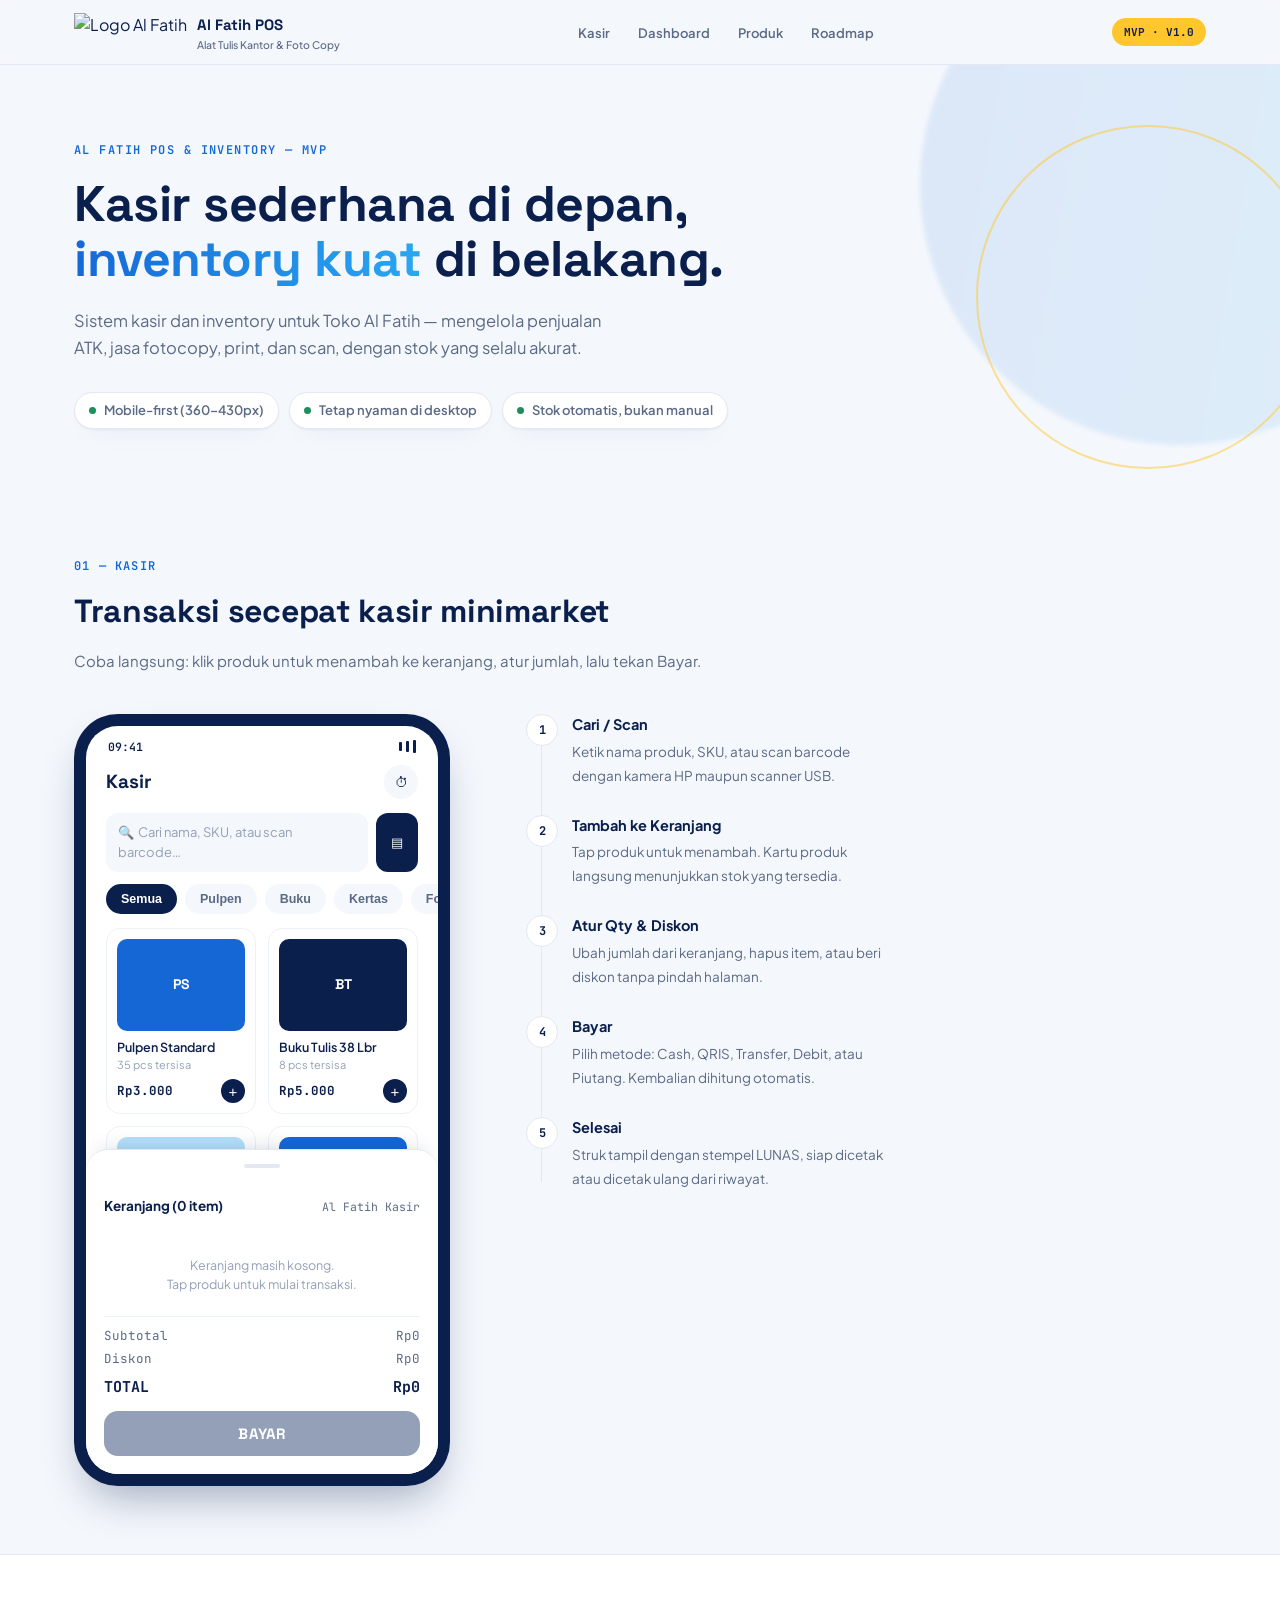
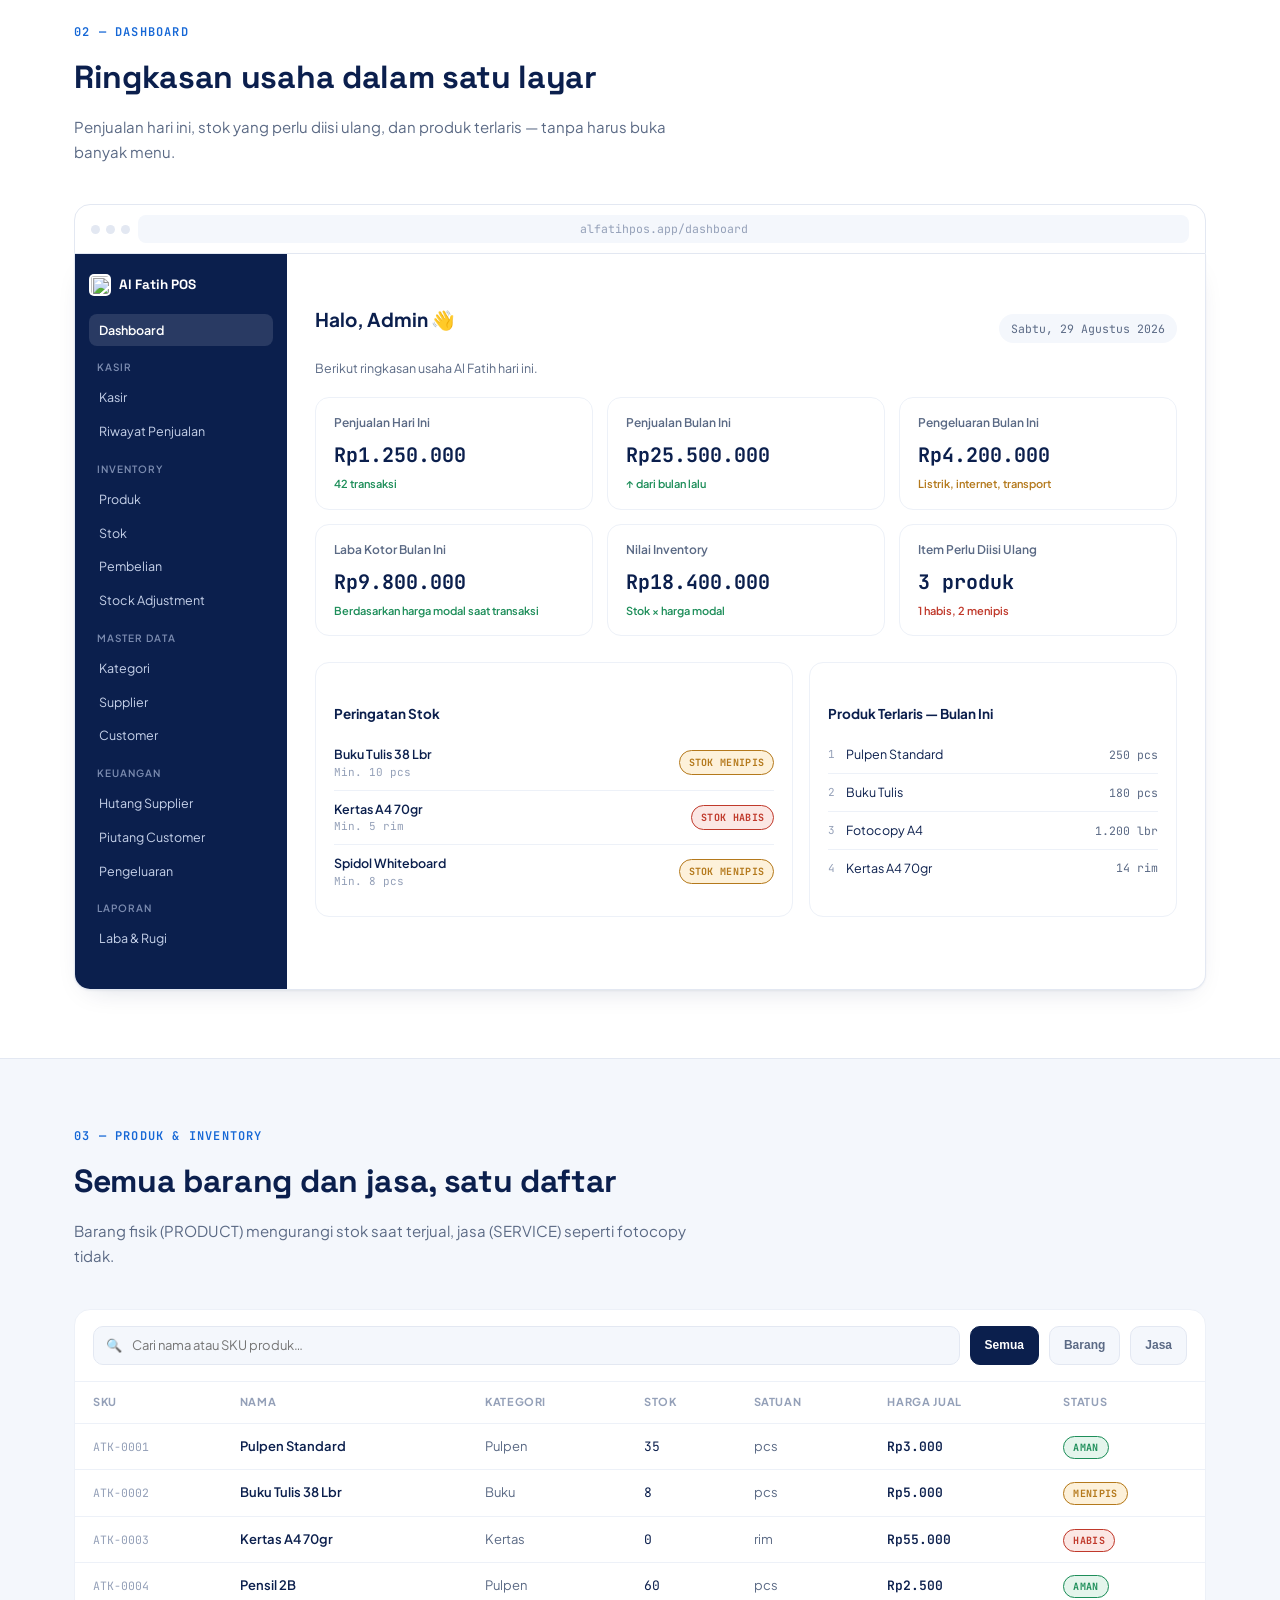
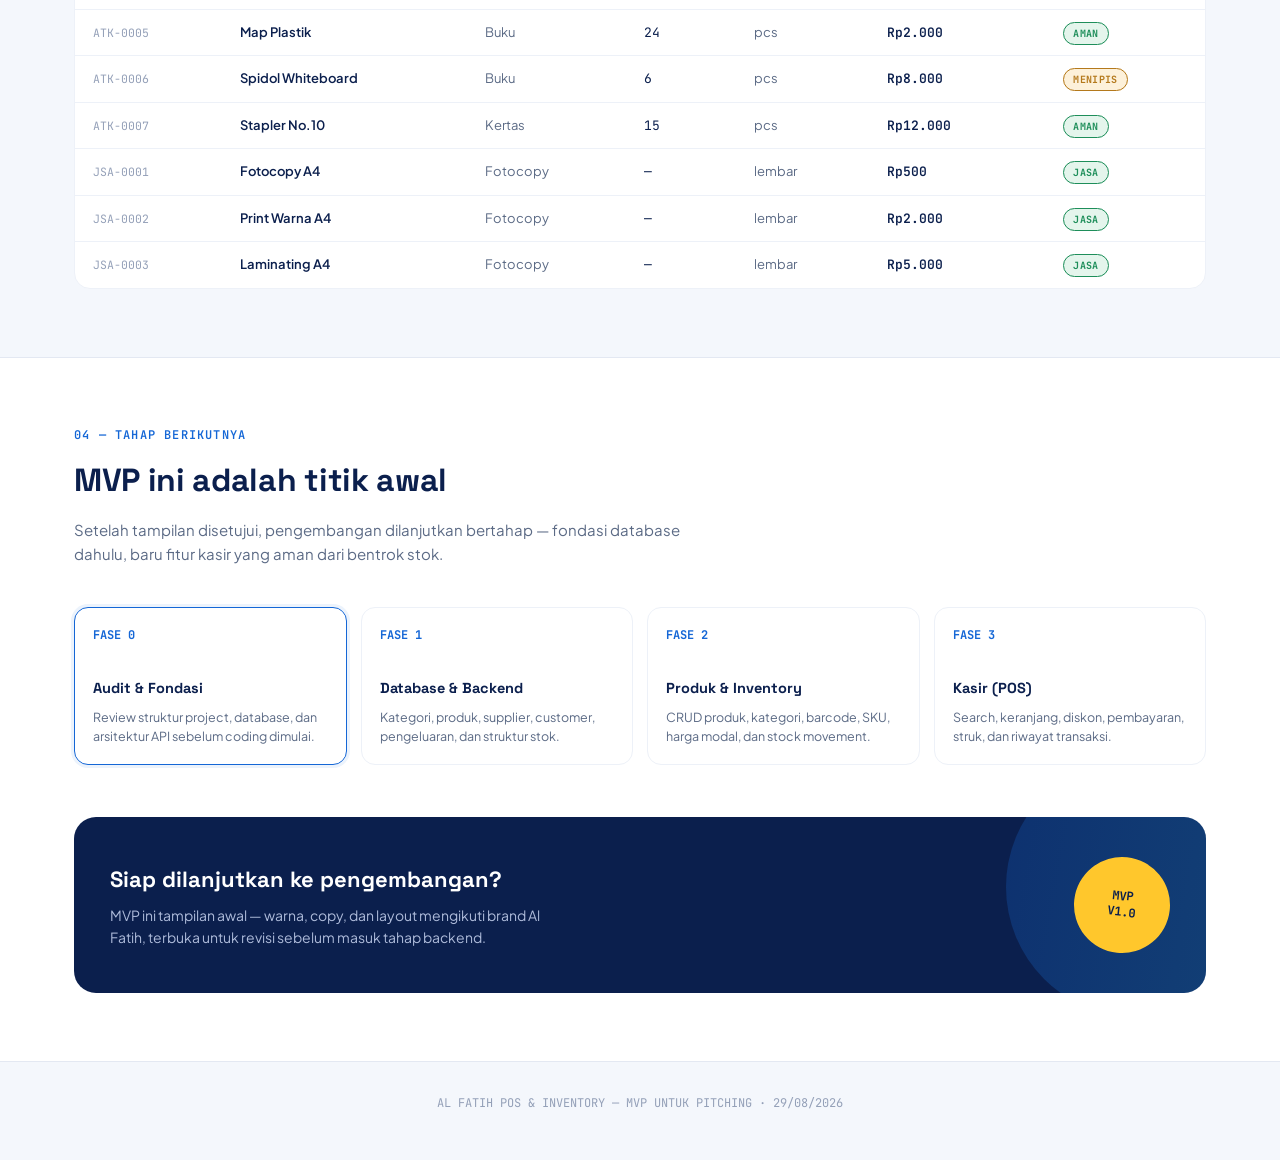
==== index.html @ 712c9d99 "Add files via upload" ====
<!DOCTYPE html>
<html lang="id">
<head>
<meta charset="UTF-8">
<meta name="viewport" content="width=device-width, initial-scale=1.0">
<title>Al Fatih POS &amp; Inventory</title>
<meta name="description" content="Kasir dan inventory untuk Al Fatih Alat Tulis Kantor & Foto Copy.">
<link rel="icon" href="logo.webp">
<link rel="preconnect" href="https://fonts.googleapis.com">
<link href="https://fonts.googleapis.com/css2?family=Space+Grotesk:wght@500;600;700&family=Plus+Jakarta+Sans:wght@400;500;600;700&family=JetBrains+Mono:wght@400;500;600;700&display=swap" rel="stylesheet">
<style>
  :root{
    --navy:#0B1F4D;
    --navy-2:#122B63;
    --blue:#1567D6;
    --blue-2:#2AA8F2;
    --yellow:#FFC72C;
    --yellow-dark:#C98A12;
    --surface:#F4F7FC;
    --card:#FFFFFF;
    --ink:#0B1F4D;
    --ink-soft:#5B6A85;
    --ink-faint:#94A0B8;
    --line:#E3E8F2;
    --line-soft:#EDF1F8;
    --lunas:#1E8E5A;
    --lunas-bg:#E4F5EC;
    --warn:#B4791C;
    --warn-bg:#FDF1DA;
    --danger:#C0392B;
    --danger-bg:#FBE7E4;
    --font-display:'Space Grotesk',sans-serif;
    --font-body:'Plus Jakarta Sans',sans-serif;
    --font-mono:'JetBrains Mono',monospace;
    --shadow-card:0 1px 2px rgba(11,31,77,.05), 0 10px 28px -16px rgba(11,31,77,.22);
    --shadow-pop:0 22px 44px -14px rgba(11,31,77,.38);
    --grad-blue:linear-gradient(100deg, var(--blue), var(--blue-2));
  }
  *{box-sizing:border-box;}
  html{scroll-behavior:smooth;}
  body{
    margin:0; background:var(--surface); color:var(--ink); font-family:var(--font-body); line-height:1.5;
  }
  @media (prefers-reduced-motion: reduce){
    html{scroll-behavior:auto;}
    *{animation-duration:0.001ms !important; transition-duration:0.001ms !important;}
  }
  h1,h2,h3{font-family:var(--font-display); margin:0; color:var(--navy);}
  p{margin:0;}
  a{color:inherit;}
  ::selection{background:var(--yellow); color:var(--navy);}
  img{display:block; max-width:100%;}
  .wrap{max-width:1180px; margin:0 auto; padding:0 24px;}

  /* ---------- TOPNAV ---------- */
  .topnav{position:sticky; top:0; z-index:50; background:rgba(244,247,252,.9); backdrop-filter:blur(8px); border-bottom:1px solid var(--line);}
  .topnav__inner{max-width:1180px; margin:0 auto; padding:12px 24px; display:flex; align-items:center; justify-content:space-between; gap:16px;}
  .brand{display:flex; align-items:center; gap:10px; text-decoration:none;}
  .brand__logo{height:38px; width:auto;}
  .brand__name{font-family:var(--font-display); font-weight:700; font-size:15px; color:var(--navy);}
  .brand__sub{display:block; font-family:var(--font-body); font-weight:500; font-size:10.5px; color:var(--ink-soft);}
  .navlinks{display:flex; gap:4px; list-style:none; margin:0; padding:0;}
  .navlinks a{font-size:13px; font-weight:600; text-decoration:none; color:var(--ink-soft); padding:8px 12px; border-radius:20px; transition:background .15s ease, color .15s ease;}
  .navlinks a:hover{background:var(--card); color:var(--navy);}
  .navtag{font-family:var(--font-mono); font-size:11px; font-weight:700; color:var(--navy); background:var(--yellow); padding:6px 12px; border-radius:20px; white-space:nowrap;}
  @media (max-width:820px){ .navlinks{display:none;} }

  /* ---------- HERO ---------- */
  .hero{padding:76px 0 60px; position:relative; overflow:hidden;}
  .hero::before{
    content:""; position:absolute; top:-140px; right:-160px; width:520px; height:520px; border-radius:50%;
    background:var(--grad-blue); opacity:.10; filter:blur(2px);
  }
  .hero::after{
    content:""; position:absolute; top:60px; right:-40px; width:340px; height:340px; border-radius:50%;
    border:2px solid var(--yellow); opacity:.5;
  }
  .hero__inner{position:relative;}
  .hero__eyebrow{font-family:var(--font-mono); font-size:12px; font-weight:600; color:var(--blue); text-transform:uppercase; letter-spacing:.12em; margin-bottom:18px; display:block;}
  .hero h1{font-size:clamp(30px,5vw,50px); line-height:1.1; font-weight:700; max-width:760px; letter-spacing:-.01em;}
  .hero h1 span{background:var(--grad-blue); -webkit-background-clip:text; background-clip:text; color:transparent;}
  .hero__desc{margin-top:20px; font-size:16.5px; color:var(--ink-soft); max-width:540px; line-height:1.65;}
  .hero__facts{display:flex; flex-wrap:wrap; gap:10px; margin-top:30px;}
  .fact{display:flex; align-items:center; gap:8px; background:var(--card); border:1px solid var(--line); padding:8px 14px; border-radius:20px; font-size:13px; font-weight:600; color:var(--ink-soft); box-shadow:var(--shadow-card);}
  .fact__dot{width:7px; height:7px; border-radius:50%; background:var(--lunas); flex:none;}
  .hero__logo{position:absolute; top:6px; right:24px; width:180px; opacity:.94;}
  @media (max-width:900px){ .hero__logo{display:none;} }

  /* ---------- SECTION HEAD ---------- */
  .section{padding:68px 0;}
  .section--alt{background:var(--card); border-top:1px solid var(--line); border-bottom:1px solid var(--line);}
  .section-head{max-width:640px; margin-bottom:40px;}
  .eyebrow{font-family:var(--font-mono); font-size:12px; font-weight:600; color:var(--blue); letter-spacing:.1em; text-transform:uppercase; display:block; margin-bottom:12px;}
  .section-head h2{font-size:clamp(22px,3.2vw,32px); font-weight:700; letter-spacing:-.01em;}
  .section-head p{margin-top:14px; font-size:15px; color:var(--ink-soft); line-height:1.65;}

  .reveal{opacity:0; transform:translateY(16px); transition:opacity .6s ease, transform .6s ease;}
  .reveal.is-visible{opacity:1; transform:translateY(0);}

  /* ---------- KASIR LAYOUT ---------- */
  .kasir-layout{display:grid; grid-template-columns:400px 1fr; gap:52px; align-items:start;}
  @media (max-width:960px){ .kasir-layout{grid-template-columns:1fr; justify-items:center;} }
  .flowlist{list-style:none; margin:0; padding:0; position:relative; max-width:360px;}
  .flowlist::before{content:""; position:absolute; left:15px; top:8px; bottom:8px; width:1px; background:var(--line);}
  .flowlist li{position:relative; padding:0 0 28px 46px;}
  .flowlist li:last-child{padding-bottom:0;}
  .flowstep{position:absolute; left:0; top:0; width:32px; height:32px; border-radius:50%; background:var(--card); border:1px solid var(--line); color:var(--navy); font-family:var(--font-mono); font-size:12px; font-weight:700; display:flex; align-items:center; justify-content:center;}
  .flowlist strong{display:block; font-size:14.5px; font-weight:700; margin-bottom:3px; color:var(--navy);}
  .flowlist span{font-size:13.5px; color:var(--ink-soft); line-height:1.55;}

  /* ---------- PHONE FRAME ---------- */
  .phone{width:376px; height:772px; background:var(--navy); border-radius:44px; padding:12px; box-shadow:var(--shadow-pop); flex:none;}
  .phone__screen{width:100%; height:100%; background:#FFFFFF; border-radius:32px; overflow:hidden; position:relative; display:flex; flex-direction:column; font-size:14px;}
  .phone__statusbar{display:flex; align-items:center; justify-content:space-between; padding:12px 22px 4px; font-family:var(--font-mono); font-size:11.5px; font-weight:600; color:var(--navy);}
  .statusicons{display:flex; gap:4px; align-items:center;}
  .statusicons span{width:3px; height:9px; background:var(--navy); border-radius:1px;}
  .statusicons span:nth-child(2){height:11px;} .statusicons span:nth-child(3){height:13px;}
  .phone__topbar{padding:6px 20px 14px; display:flex; align-items:center; justify-content:space-between;}
  .phone__topbar h3{font-size:19px; font-weight:700;}
  .icobtn{width:34px; height:34px; border-radius:50%; background:var(--surface); border:none; display:flex; align-items:center; justify-content:center; color:var(--navy); cursor:pointer;}
  .phone__search{padding:0 20px 12px; display:flex; gap:8px;}
  .searchbox{flex:1; display:flex; align-items:center; gap:8px; background:var(--surface); border-radius:12px; padding:10px 12px; color:var(--ink-faint); font-size:13px;}
  .scanbtn{width:42px; border-radius:12px; background:var(--navy); color:#fff; border:none; display:flex; align-items:center; justify-content:center; cursor:pointer;}
  .phone__chips{display:flex; gap:8px; padding:0 20px 14px; overflow-x:auto;}
  .chip{font-size:12.5px; font-weight:600; padding:7px 14px; border-radius:20px; white-space:nowrap; background:var(--surface); color:var(--ink-soft); border:1px solid transparent; cursor:pointer;}
  .chip.is-active{background:var(--navy); color:#fff;}
  .phone__grid{flex:1; overflow-y:auto; padding:0 20px 190px; display:grid; grid-template-columns:1fr 1fr; gap:12px;}
  .pcard{background:var(--card); border:1px solid var(--line-soft); border-radius:14px; padding:10px; cursor:pointer; transition:transform .12s ease, box-shadow .12s ease;}
  .pcard:hover{transform:translateY(-2px); box-shadow:var(--shadow-card);}
  .pcard__thumb{width:100%; aspect-ratio:1.4; border-radius:10px; margin-bottom:8px; display:flex; align-items:center; justify-content:center; font-family:var(--font-display); font-weight:700; font-size:14px; color:#fff;}
  .pcard__name{font-size:12.5px; font-weight:600; line-height:1.3; margin-bottom:2px;}
  .pcard__meta{font-size:11px; color:var(--ink-faint); margin-bottom:6px;}
  .pcard__row{display:flex; align-items:center; justify-content:space-between;}
  .pcard__price{font-family:var(--font-mono); font-size:12.5px; font-weight:700;}
  .pcard__add{width:24px; height:24px; border-radius:50%; background:var(--navy); color:#fff; border:none; font-size:15px; line-height:1; cursor:pointer;}
  .pcard.out .pcard__thumb{opacity:.35;}
  .pcard.out .pcard__add{background:var(--ink-faint); cursor:not-allowed;}

  .phone__cart{position:absolute; left:0; right:0; bottom:0; background:#fff; border-top:1px solid var(--line); border-radius:22px 22px 0 0; box-shadow:0 -12px 24px -18px rgba(11,31,77,.3); padding:14px 18px 18px; max-height:66%; display:flex; flex-direction:column;}
  .cart__handle{width:36px; height:4px; background:var(--line); border-radius:4px; margin:0 auto 10px;}
  .cart__head{display:flex; justify-content:space-between; align-items:center; margin-bottom:8px;}
  .cart__head h4{font-size:13.5px; font-weight:700;}
  .cart__head span{font-family:var(--font-mono); font-size:11.5px; color:var(--ink-soft);}
  .cart__items{overflow-y:auto; flex:1; margin-bottom:8px; min-height:10px;}
  .cart__empty{font-size:12.5px; color:var(--ink-faint); padding:14px 0; text-align:center;}
  .citem{display:flex; align-items:center; gap:10px; padding:7px 0; border-bottom:1px dashed var(--line-soft);}
  .citem__name{flex:1; font-size:12.5px; font-weight:600;}
  .citem__sub{display:block; font-family:var(--font-mono); font-size:11px; color:var(--ink-faint); font-weight:400;}
  .qtystep{display:flex; align-items:center; gap:6px;}
  .qtystep button{width:22px; height:22px; border-radius:6px; border:1px solid var(--line); background:var(--surface); font-size:13px; cursor:pointer; color:var(--navy);}
  .qtystep span{font-family:var(--font-mono); font-size:12.5px; width:18px; text-align:center;}
  .citem__total{font-family:var(--font-mono); font-size:12.5px; font-weight:700; width:64px; text-align:right;}
  .cart__totals{border-top:1px solid var(--line-soft); padding-top:8px; font-family:var(--font-mono); font-size:12.5px;}
  .trow{display:flex; justify-content:space-between; padding:2px 0; color:var(--ink-soft);}
  .trow.grand{color:var(--navy); font-weight:700; font-size:15px; padding-top:6px;}
  .paybtn{margin-top:10px; width:100%; padding:13px; border:none; border-radius:14px; background:var(--grad-blue); color:#fff; font-family:var(--font-display); font-weight:700; font-size:15px; letter-spacing:.02em; cursor:pointer; transition:filter .15s ease;}
  .paybtn:hover{filter:brightness(1.06);}
  .paybtn:disabled{background:var(--ink-faint); cursor:not-allowed;}

  .overlay{position:absolute; inset:0; background:rgba(11,31,77,.5); display:none; align-items:flex-end; z-index:20;}
  .overlay.show{display:flex;}
  .sheet{background:#fff; width:100%; border-radius:24px 24px 0 0; padding:20px; max-height:88%; overflow-y:auto;}
  .sheet__head{display:flex; justify-content:space-between; align-items:center; margin-bottom:14px;}
  .sheet__head h4{font-size:16px; font-weight:700;}
  .closex{background:none; border:none; font-size:18px; color:var(--ink-soft); cursor:pointer;}
  .paymethods{display:grid; grid-template-columns:1fr 1fr; gap:8px; margin-bottom:14px;}
  .paymethods button{padding:10px; border-radius:12px; border:1px solid var(--line); background:var(--surface); font-size:12.5px; font-weight:600; color:var(--ink-soft); cursor:pointer;}
  .paymethods button.is-active{background:var(--navy); color:#fff; border-color:var(--navy);}
  .cashgrid{display:grid; grid-template-columns:1fr 1fr; gap:8px; margin-bottom:14px;}
  .cashgrid button{padding:10px; border-radius:12px; border:1px solid var(--line); background:#fff; font-family:var(--font-mono); font-size:12.5px; font-weight:600; cursor:pointer;}
  .kembali-row{display:flex; justify-content:space-between; font-family:var(--font-mono); font-size:13px; padding:8px 2px; color:var(--ink-soft);}
  .kembali-row strong{color:var(--lunas);}
  .confirmbtn{width:100%; padding:13px; border:none; border-radius:14px; background:var(--navy); color:#fff; font-family:var(--font-display); font-weight:700; font-size:15px; cursor:pointer; margin-top:6px;}

  .receipt{background:#fff; width:100%; border-radius:18px; padding:22px 20px 26px; position:relative; font-family:var(--font-mono);
    background-image:radial-gradient(circle at 8px 0, transparent 7px, #fff 7.5px); background-size:16px 16px; background-position:top; box-shadow:var(--shadow-card);}
  .receipt__stamp{width:88px; height:88px; border:3px solid var(--lunas); border-radius:50%; color:var(--lunas); font-family:var(--font-display); font-weight:700; font-size:16px; letter-spacing:.05em; display:flex; align-items:center; justify-content:center; margin:6px auto 14px; transform:rotate(-9deg) scale(0); opacity:0; text-align:center; animation:stampin .45s cubic-bezier(.2,1.5,.4,1) .15s forwards;}
  @keyframes stampin{ to{ transform:rotate(-9deg) scale(1); opacity:1; } }
  .receipt h5{font-family:var(--font-display); text-align:center; font-size:14px; margin-bottom:2px; letter-spacing:.03em;}
  .receipt .rsub{text-align:center; font-size:10.5px; color:var(--ink-soft); margin-bottom:10px;}
  .rline{display:flex; justify-content:space-between; font-size:12px; padding:2px 0; color:var(--navy);}
  .rline.dim{color:var(--ink-soft); font-size:11px;}
  .rdash{border-top:1px dashed var(--line); margin:8px 0;}
  .rgrand{display:flex; justify-content:space-between; font-size:14px; font-weight:700; padding:4px 0;}
  .rthanks{text-align:center; font-size:11px; color:var(--ink-soft); margin-top:12px; font-family:var(--font-body); font-style:italic;}
  .receiptbtns{display:flex; gap:8px; margin-top:16px;}
  .receiptbtns button{flex:1; padding:11px; border-radius:12px; font-family:var(--font-body); font-weight:700; font-size:12.5px; cursor:pointer; border:1px solid var(--line);}
  .receiptbtns .primary{background:var(--navy); color:#fff; border-color:var(--navy);}
  .receiptbtns .ghost{background:#fff; color:var(--navy);}

  /* ---------- DASHBOARD MOCK ---------- */
  .browserchrome{background:var(--card); border:1px solid var(--line); border-radius:16px 16px 0 0; padding:10px 16px; display:flex; align-items:center; gap:8px;}
  .dots{display:flex; gap:6px;}
  .dots span{width:9px; height:9px; border-radius:50%; background:var(--line);}
  .addressbar{flex:1; background:var(--surface); border-radius:8px; padding:5px 12px; font-family:var(--font-mono); font-size:11.5px; color:var(--ink-faint); text-align:center;}
  .dash-frame{border:1px solid var(--line); border-top:none; border-radius:0 0 16px 16px; overflow:hidden; display:flex; background:#fff; box-shadow:var(--shadow-card);}
  .dash-sidebar{width:212px; flex:none; background:var(--navy); color:#DDE5F5; padding:20px 14px;}
  .dash-sidebar__brand{font-family:var(--font-display); font-weight:700; font-size:13.5px; margin-bottom:18px; color:#fff; display:flex; align-items:center; gap:8px;}
  .dash-sidebar__logo{width:22px; height:22px; border-radius:5px; background:#fff; padding:2px;}
  .navgroup{margin-bottom:14px;}
  .navgroup__label{font-size:10px; text-transform:uppercase; letter-spacing:.1em; color:#7C8CB0; margin:0 0 6px 8px; font-weight:600;}
  .navgroup a{display:block; font-size:12.5px; padding:7px 10px; border-radius:8px; color:#C7D2EA; text-decoration:none; margin-bottom:1px;}
  .navgroup a.is-active{background:rgba(255,255,255,.12); color:#fff; font-weight:600;}
  .dash-main{flex:1; padding:26px 28px; min-width:0; overflow-x:auto;}
  .dash-toprow{display:flex; justify-content:space-between; align-items:center; margin-bottom:20px;}
  .dash-toprow h4{font-size:19px; font-weight:700;}
  .dash-toprow p{font-size:12.5px; color:var(--ink-soft); margin-top:2px;}
  .today-pill{font-family:var(--font-mono); font-size:11.5px; background:var(--surface); padding:6px 12px; border-radius:20px; color:var(--ink-soft);}
  .cardgrid{display:grid; grid-template-columns:repeat(3,1fr); gap:14px; margin-bottom:26px;}
  .metric{background:var(--card); border:1px solid var(--line-soft); border-radius:14px; padding:16px 18px;}
  .metric__label{font-size:12px; color:var(--ink-soft); font-weight:600; margin-bottom:8px;}
  .metric__value{font-family:var(--font-mono); font-size:20px; font-weight:700; color:var(--navy);}
  .metric__delta{font-size:11px; color:var(--lunas); margin-top:6px; font-weight:600;}
  .dash-columns{display:grid; grid-template-columns:1.3fr 1fr; gap:16px;}
  .panel{background:var(--card); border:1px solid var(--line-soft); border-radius:14px; padding:18px;}
  .panel h5{font-size:13.5px; font-weight:700; margin-bottom:12px; color:var(--navy);}
  .alertrow{display:flex; align-items:center; justify-content:space-between; padding:9px 0; border-bottom:1px solid var(--line-soft); font-size:12.5px;}
  .alertrow:last-child{border-bottom:none;}
  .alertrow__name{font-weight:600;}
  .alertrow__meta{color:var(--ink-faint); font-family:var(--font-mono); font-size:11px;}
  .stamp-tag{font-family:var(--font-mono); font-size:10px; font-weight:700; padding:4px 9px; border-radius:20px; border:1.5px solid currentColor; text-transform:uppercase; letter-spacing:.03em; white-space:nowrap;}
  .stamp-tag.menipis{color:var(--warn); background:var(--warn-bg);}
  .stamp-tag.habis{color:var(--danger); background:var(--danger-bg);}
  .stamp-tag.aman{color:var(--lunas); background:var(--lunas-bg);}
  .toprow{display:flex; align-items:center; justify-content:space-between; padding:9px 0; border-bottom:1px solid var(--line-soft); font-size:12.5px;}
  .toprow:last-child{border-bottom:none;}
  .topnum{font-family:var(--font-mono); font-size:11px; color:var(--ink-faint); width:18px;}
  .topqty{font-family:var(--font-mono); font-size:11.5px; color:var(--ink-soft);}
  @media (max-width:940px){ .dash-sidebar{display:none;} .cardgrid{grid-template-columns:1fr 1fr;} .dash-columns{grid-template-columns:1fr;} }
  @media (max-width:560px){ .cardgrid{grid-template-columns:1fr;} }

  /* ---------- PRODUK TABLE ---------- */
  .table-card{background:var(--card); border:1px solid var(--line-soft); border-radius:16px; overflow:hidden;}
  .table-toolbar{display:flex; gap:10px; padding:16px 18px; border-bottom:1px solid var(--line-soft); flex-wrap:wrap;}
  .table-search{flex:1; min-width:180px; display:flex; align-items:center; gap:8px; background:var(--surface); border:1px solid var(--line); border-radius:10px; padding:9px 12px; font-size:13px; color:var(--ink-soft);}
  .table-search input{border:none; outline:none; background:none; font-size:13px; width:100%; font-family:var(--font-body); color:var(--navy);}
  .tchip{font-size:12px; font-weight:600; padding:8px 14px; border-radius:10px; background:var(--surface); border:1px solid var(--line); color:var(--ink-soft); cursor:pointer;}
  .tchip.is-active{background:var(--navy); color:#fff; border-color:var(--navy);}
  .table-scroll{overflow-x:auto;}
  table{width:100%; border-collapse:collapse; min-width:720px;}
  thead th{text-align:left; font-size:11px; text-transform:uppercase; letter-spacing:.06em; color:var(--ink-faint); font-weight:700; padding:12px 18px; border-bottom:1px solid var(--line-soft); white-space:nowrap;}
  tbody td{padding:13px 18px; font-size:13px; border-bottom:1px solid var(--line-soft); vertical-align:middle;}
  tbody tr:last-child td{border-bottom:none;}
  tbody tr:hover{background:var(--surface);}
  .cell-sku{font-family:var(--font-mono); font-size:11.5px; color:var(--ink-faint);}
  .cell-name{font-weight:600; color:var(--navy);}
  .cell-cat{color:var(--ink-soft);}
  .cell-price{font-family:var(--font-mono); font-weight:600; color:var(--navy);}
  .cell-stock{font-family:var(--font-mono);}

  /* ---------- ROADMAP ---------- */
  .roadmap{display:grid; grid-template-columns:repeat(4,1fr); gap:14px;}
  @media (max-width:900px){ .roadmap{grid-template-columns:1fr 1fr;} }
  @media (max-width:560px){ .roadmap{grid-template-columns:1fr;} }
  .phasecard{background:var(--card); border:1px solid var(--line-soft); border-radius:14px; padding:18px; position:relative;}
  .phasecard__num{font-family:var(--font-mono); font-size:12px; color:var(--blue); font-weight:700; margin-bottom:10px;}
  .phasecard h6{font-family:var(--font-display); font-size:14.5px; font-weight:700; margin-bottom:8px; color:var(--navy);}
  .phasecard p{font-size:12.5px; color:var(--ink-soft); line-height:1.55;}
  .phasecard.is-current{border-color:var(--blue); box-shadow:0 0 0 3px rgba(21,103,214,.08);}

  .closing{margin-top:52px; background:var(--navy); color:#DDE5F5; border-radius:22px; padding:40px 36px; display:flex; justify-content:space-between; align-items:center; gap:24px; flex-wrap:wrap; position:relative; overflow:hidden;}
  .closing::before{content:""; position:absolute; right:-60px; top:-60px; width:260px; height:260px; border-radius:50%; background:var(--grad-blue); opacity:.25;}
  .closing__text{position:relative;}
  .closing h3{color:#fff; font-size:22px; margin-bottom:8px;}
  .closing p{color:#AEBBDA; font-size:14px; max-width:440px; line-height:1.6;}
  .closing__badge{position:relative; font-family:var(--font-mono); font-size:12px; font-weight:700; color:var(--navy); background:var(--yellow); border-radius:50%; width:96px; height:96px; flex:none; display:flex; align-items:center; justify-content:center; text-align:center; transform:rotate(6deg); line-height:1.3;}

  footer{padding:32px 0 48px; text-align:center; font-size:12px; color:var(--ink-faint); font-family:var(--font-mono);}
</style>
</head>
<body>

<nav class="topnav">
  <div class="topnav__inner">
    <a class="brand" href="#hero">
      <img class="brand__logo" src="logo.webp" alt="Logo Al Fatih">
      <span><span class="brand__name">Al Fatih POS</span><span class="brand__sub">Alat Tulis Kantor &amp; Foto Copy</span></span>
    </a>
    <ul class="navlinks">
      <li><a href="#kasir">Kasir</a></li>
      <li><a href="#dashboard">Dashboard</a></li>
      <li><a href="#produk">Produk</a></li>
      <li><a href="#roadmap">Roadmap</a></li>
    </ul>
    <span class="navtag">MVP · V1.0</span>
  </div>
</nav>

<header class="hero" id="hero">
  <div class="wrap hero__inner">
    <img class="hero__logo" src="logo.webp" alt="">
    <span class="hero__eyebrow">Al Fatih POS &amp; Inventory — MVP</span>
    <h1>Kasir sederhana di depan,<br><span>inventory kuat</span> di belakang.</h1>
    <p class="hero__desc">Sistem kasir dan inventory untuk Toko Al Fatih — mengelola penjualan ATK, jasa fotocopy, print, dan scan, dengan stok yang selalu akurat.</p>
    <div class="hero__facts">
      <div class="fact"><span class="fact__dot"></span> Mobile-first (360–430px)</div>
      <div class="fact"><span class="fact__dot"></span> Tetap nyaman di desktop</div>
      <div class="fact"><span class="fact__dot"></span> Stok otomatis, bukan manual</div>
    </div>
  </div>
</header>

<section class="section" id="kasir">
  <div class="wrap">
    <div class="section-head reveal">
      <span class="eyebrow">01 — Kasir</span>
      <h2>Transaksi secepat kasir minimarket</h2>
      <p>Coba langsung: klik produk untuk menambah ke keranjang, atur jumlah, lalu tekan Bayar.</p>
    </div>
    <div class="kasir-layout">
      <div class="phone reveal">
        <div class="phone__screen">
          <div class="phone__statusbar">
            <span>09:41</span>
            <span class="statusicons"><span></span><span></span><span></span></span>
          </div>
          <div class="phone__topbar">
            <h3>Kasir</h3>
            <button class="icobtn" title="Riwayat" type="button">⏱</button>
          </div>
          <div class="phone__search">
            <div class="searchbox">🔍&nbsp; Cari nama, SKU, atau scan barcode…</div>
            <button class="scanbtn" title="Scan barcode" type="button">▤</button>
          </div>
          <div class="phone__chips" id="chipRow"></div>
          <div class="phone__grid" id="productGrid"></div>

          <div class="phone__cart">
            <div class="cart__handle"></div>
            <div class="cart__head">
              <h4 id="cartCountLabel">Keranjang (0 item)</h4>
              <span>Al Fatih Kasir</span>
            </div>
            <div class="cart__items" id="cartItems"></div>
            <div class="cart__totals">
              <div class="trow"><span>Subtotal</span><span id="tSubtotal">Rp0</span></div>
              <div class="trow"><span>Diskon</span><span id="tDiskon">Rp0</span></div>
              <div class="trow grand"><span>TOTAL</span><span id="tTotal">Rp0</span></div>
            </div>
            <button class="paybtn" id="payBtn" type="button" disabled>BAYAR</button>
          </div>

          <div class="overlay" id="payOverlay">
            <div class="sheet">
              <div class="sheet__head">
                <h4>Pembayaran</h4>
                <button class="closex" type="button" onclick="closePay()">✕</button>
              </div>
              <div class="paymethods" id="payMethods"></div>
              <div id="cashArea">
                <div class="cashgrid" id="cashGrid"></div>
                <div class="kembali-row"><span>Kembalian</span><strong id="kembaliVal">Rp0</strong></div>
              </div>
              <button class="confirmbtn" type="button" onclick="confirmPay()">Selesaikan Pembayaran</button>
            </div>
          </div>

          <div class="overlay" id="receiptOverlay">
            <div class="receipt" id="receiptCard">
              <div class="receipt__stamp">LUNAS</div>
              <h5>AL FATIH</h5>
              <div class="rsub">Alat Tulis Kantor &amp; Foto Copy</div>
              <div class="rline dim"><span id="rInvoice">AF-20260829-0001</span><span id="rDate">29/08/2026</span></div>
              <div class="rdash"></div>
              <div id="rItems"></div>
              <div class="rdash"></div>
              <div class="rline"><span>Subtotal</span><span id="rSubtotal">Rp0</span></div>
              <div class="rline"><span>Diskon</span><span id="rDiskon">Rp0</span></div>
              <div class="rgrand"><span>TOTAL</span><span id="rTotal">Rp0</span></div>
              <div class="rline dim"><span id="rMethodLabel">Cash</span><span id="rBayar">Rp0</span></div>
              <div class="rline dim"><span>Kembali</span><span id="rKembali">Rp0</span></div>
              <div class="rthanks">Terima kasih sudah berbelanja</div>
              <div class="receiptbtns">
                <button class="ghost" type="button" onclick="closeReceipt()">Tutup</button>
                <button class="primary" type="button" onclick="newTransaction()">Transaksi Baru</button>
              </div>
            </div>
          </div>
        </div>
      </div>

      <ol class="flowlist reveal">
        <li><div class="flowstep">1</div><strong>Cari / Scan</strong><span>Ketik nama produk, SKU, atau scan barcode dengan kamera HP maupun scanner USB.</span></li>
        <li><div class="flowstep">2</div><strong>Tambah ke Keranjang</strong><span>Tap produk untuk menambah. Kartu produk langsung menunjukkan stok yang tersedia.</span></li>
        <li><div class="flowstep">3</div><strong>Atur Qty &amp; Diskon</strong><span>Ubah jumlah dari keranjang, hapus item, atau beri diskon tanpa pindah halaman.</span></li>
        <li><div class="flowstep">4</div><strong>Bayar</strong><span>Pilih metode: Cash, QRIS, Transfer, Debit, atau Piutang. Kembalian dihitung otomatis.</span></li>
        <li><div class="flowstep">5</div><strong>Selesai</strong><span>Struk tampil dengan stempel LUNAS, siap dicetak atau dicetak ulang dari riwayat.</span></li>
      </ol>
    </div>
  </div>
</section>

<section class="section section--alt" id="dashboard">
  <div class="wrap">
    <div class="section-head reveal">
      <span class="eyebrow">02 — Dashboard</span>
      <h2>Ringkasan usaha dalam satu layar</h2>
      <p>Penjualan hari ini, stok yang perlu diisi ulang, dan produk terlaris — tanpa harus buka banyak menu.</p>
    </div>

    <div class="reveal">
      <div class="browserchrome">
        <div class="dots"><span></span><span></span><span></span></div>
        <div class="addressbar">alfatihpos.app/dashboard</div>
      </div>
      <div class="dash-frame">
        <aside class="dash-sidebar">
          <div class="dash-sidebar__brand"><img class="dash-sidebar__logo" src="logo.webp" alt=""> Al Fatih POS</div>
          <div class="navgroup"><a class="is-active" href="#">Dashboard</a></div>
          <div class="navgroup">
            <p class="navgroup__label">Kasir</p>
            <a href="#">Kasir</a>
            <a href="#">Riwayat Penjualan</a>
          </div>
          <div class="navgroup">
            <p class="navgroup__label">Inventory</p>
            <a href="#">Produk</a>
            <a href="#">Stok</a>
            <a href="#">Pembelian</a>
            <a href="#">Stock Adjustment</a>
          </div>
          <div class="navgroup">
            <p class="navgroup__label">Master Data</p>
            <a href="#">Kategori</a>
            <a href="#">Supplier</a>
            <a href="#">Customer</a>
          </div>
          <div class="navgroup">
            <p class="navgroup__label">Keuangan</p>
            <a href="#">Hutang Supplier</a>
            <a href="#">Piutang Customer</a>
            <a href="#">Pengeluaran</a>
          </div>
          <div class="navgroup">
            <p class="navgroup__label">Laporan</p>
            <a href="#">Laba &amp; Rugi</a>
          </div>
        </aside>

        <div class="dash-main">
          <div class="dash-toprow">
            <div>
              <h4>Halo, Admin 👋</h4>
              <p>Berikut ringkasan usaha Al Fatih hari ini.</p>
            </div>
            <span class="today-pill">Sabtu, 29 Agustus 2026</span>
          </div>

          <div class="cardgrid">
            <div class="metric"><div class="metric__label">Penjualan Hari Ini</div><div class="metric__value">Rp1.250.000</div><div class="metric__delta">42 transaksi</div></div>
            <div class="metric"><div class="metric__label">Penjualan Bulan Ini</div><div class="metric__value">Rp25.500.000</div><div class="metric__delta">↑ dari bulan lalu</div></div>
            <div class="metric"><div class="metric__label">Pengeluaran Bulan Ini</div><div class="metric__value">Rp4.200.000</div><div class="metric__delta" style="color:var(--warn)">Listrik, internet, transport</div></div>
            <div class="metric"><div class="metric__label">Laba Kotor Bulan Ini</div><div class="metric__value">Rp9.800.000</div><div class="metric__delta">Berdasarkan harga modal saat transaksi</div></div>
            <div class="metric"><div class="metric__label">Nilai Inventory</div><div class="metric__value">Rp18.400.000</div><div class="metric__delta">Stok × harga modal</div></div>
            <div class="metric"><div class="metric__label">Item Perlu Diisi Ulang</div><div class="metric__value">3 produk</div><div class="metric__delta" style="color:var(--danger)">1 habis, 2 menipis</div></div>
          </div>

          <div class="dash-columns">
            <div class="panel">
              <h5>Peringatan Stok</h5>
              <div id="alertList"></div>
            </div>
            <div class="panel">
              <h5>Produk Terlaris — Bulan Ini</h5>
              <div class="toprow"><span class="topnum">1</span><span style="flex:1">Pulpen Standard</span><span class="topqty">250 pcs</span></div>
              <div class="toprow"><span class="topnum">2</span><span style="flex:1">Buku Tulis</span><span class="topqty">180 pcs</span></div>
              <div class="toprow"><span class="topnum">3</span><span style="flex:1">Fotocopy A4</span><span class="topqty">1.200 lbr</span></div>
              <div class="toprow"><span class="topnum">4</span><span style="flex:1">Kertas A4 70gr</span><span class="topqty">14 rim</span></div>
            </div>
          </div>
        </div>
      </div>
    </div>
  </div>
</section>

<section class="section" id="produk">
  <div class="wrap">
    <div class="section-head reveal">
      <span class="eyebrow">03 — Produk &amp; Inventory</span>
      <h2>Semua barang dan jasa, satu daftar</h2>
      <p>Barang fisik (PRODUCT) mengurangi stok saat terjual, jasa (SERVICE) seperti fotocopy tidak.</p>
    </div>
    <div class="table-card reveal">
      <div class="table-toolbar">
        <div class="table-search">🔍 <input id="tableSearch" type="text" placeholder="Cari nama atau SKU produk…"></div>
        <button class="tchip is-active" data-tf="ALL" type="button">Semua</button>
        <button class="tchip" data-tf="PRODUCT" type="button">Barang</button>
        <button class="tchip" data-tf="SERVICE" type="button">Jasa</button>
      </div>
      <div class="table-scroll">
        <table>
          <thead><tr><th>SKU</th><th>Nama</th><th>Kategori</th><th>Stok</th><th>Satuan</th><th>Harga Jual</th><th>Status</th></tr></thead>
          <tbody id="tableBody"></tbody>
        </table>
      </div>
    </div>
  </div>
</section>

<section class="section section--alt" id="roadmap">
  <div class="wrap">
    <div class="section-head reveal">
      <span class="eyebrow">04 — Tahap Berikutnya</span>
      <h2>MVP ini adalah titik awal</h2>
      <p>Setelah tampilan disetujui, pengembangan dilanjutkan bertahap — fondasi database dahulu, baru fitur kasir yang aman dari bentrok stok.</p>
    </div>
    <div class="roadmap reveal">
      <div class="phasecard is-current"><div class="phasecard__num">FASE 0</div><h6>Audit &amp; Fondasi</h6><p>Review struktur project, database, dan arsitektur API sebelum coding dimulai.</p></div>
      <div class="phasecard"><div class="phasecard__num">FASE 1</div><h6>Database &amp; Backend</h6><p>Kategori, produk, supplier, customer, pengeluaran, dan struktur stok.</p></div>
      <div class="phasecard"><div class="phasecard__num">FASE 2</div><h6>Produk &amp; Inventory</h6><p>CRUD produk, kategori, barcode, SKU, harga modal, dan stock movement.</p></div>
      <div class="phasecard"><div class="phasecard__num">FASE 3</div><h6>Kasir (POS)</h6><p>Search, keranjang, diskon, pembayaran, struk, dan riwayat transaksi.</p></div>
    </div>

    <div class="closing reveal">
      <div class="closing__text">
        <h3>Siap dilanjutkan ke pengembangan?</h3>
        <p>MVP ini tampilan awal — warna, copy, dan layout mengikuti brand Al Fatih, terbuka untuk revisi sebelum masuk tahap backend.</p>
      </div>
      <div class="closing__badge">MVP<br>V1.0</div>
    </div>
  </div>
</section>

<footer>AL FATIH POS &amp; INVENTORY — MVP UNTUK PITCHING · 29/08/2026</footer>

<script>
  const CATS = ['Semua','Pulpen','Buku','Kertas','Fotocopy'];
  const COLORS = { Pulpen:'#1567D6', Buku:'#0B1F4D', Kertas:'#2AA8F2', Pensil:'#5B6A85', Map:'#C98A12', Spidol:'#0B1F4D', Fotocopy:'#1567D6', Print:'#2AA8F2' };
  const products = [
    {id:1, name:'Pulpen Standard', sku:'ATK-0001', cat:'Pulpen', price:3000, stock:35, min:10, unit:'pcs', type:'PRODUCT'},
    {id:2, name:'Buku Tulis 38 Lbr', sku:'ATK-0002', cat:'Buku', price:5000, stock:8, min:10, unit:'pcs', type:'PRODUCT'},
    {id:3, name:'Kertas A4 70gr', sku:'ATK-0003', cat:'Kertas', price:55000, stock:0, min:5, unit:'rim', type:'PRODUCT'},
    {id:4, name:'Pensil 2B', sku:'ATK-0004', cat:'Pulpen', price:2500, stock:60, min:15, unit:'pcs', type:'PRODUCT'},
    {id:5, name:'Map Plastik', sku:'ATK-0005', cat:'Buku', price:2000, stock:24, min:10, unit:'pcs', type:'PRODUCT'},
    {id:6, name:'Spidol Whiteboard', sku:'ATK-0006', cat:'Buku', price:8000, stock:6, min:8, unit:'pcs', type:'PRODUCT'},
    {id:7, name:'Stapler No.10', sku:'ATK-0007', cat:'Kertas', price:12000, stock:15, min:5, unit:'pcs', type:'PRODUCT'},
    {id:8, name:'Fotocopy A4', sku:'JSA-0001', cat:'Fotocopy', price:500, stock:null, min:null, unit:'lembar', type:'SERVICE'},
    {id:9, name:'Print Warna A4', sku:'JSA-0002', cat:'Fotocopy', price:2000, stock:null, min:null, unit:'lembar', type:'SERVICE'},
    {id:10, name:'Laminating A4', sku:'JSA-0003', cat:'Fotocopy', price:5000, stock:null, min:null, unit:'lembar', type:'SERVICE'},
  ];

  function rp(n){ return 'Rp' + Math.round(n).toLocaleString('id-ID'); }

  let activeCat = 'Semua';
  let cart = {};
  const diskonFlat = 0;
  let payMethod = 'Cash';
  let cashGiven = 0;
  let lastInvoiceCounter = 1;

  function renderChips(){
    document.getElementById('chipRow').innerHTML = CATS.map(c =>
      `<button type="button" class="chip ${c===activeCat?'is-active':''}" onclick="setCat('${c}')">${c}</button>`).join('');
  }
  function setCat(c){ activeCat = c; renderChips(); renderGrid(); }

  function renderGrid(){
    const grid = document.getElementById('productGrid');
    const list = products.filter(p => activeCat==='Semua' || p.cat===activeCat);
    grid.innerHTML = list.map(p => {
      const out = p.type==='PRODUCT' && p.stock===0;
      const initials = p.name.split(' ').slice(0,2).map(w=>w[0]).join('').toUpperCase();
      const stockLine = p.type==='SERVICE' ? 'Jasa · per ' + p.unit : (out ? 'Stok habis' : p.stock + ' ' + p.unit + ' tersisa');
      return `<div class="pcard ${out?'out':''}" onclick="${out?'':'addToCart('+p.id+')'}">
        <div class="pcard__thumb" style="background:${COLORS[p.cat]||'#0B1F4D'}">${initials}</div>
        <div class="pcard__name">${p.name}</div>
        <div class="pcard__meta">${stockLine}</div>
        <div class="pcard__row">
          <span class="pcard__price">${rp(p.price)}</span>
          <button class="pcard__add" type="button" ${out?'disabled':''} onclick="event.stopPropagation(); ${out?'':'addToCart('+p.id+')'}">+</button>
        </div>
      </div>`;
    }).join('');
  }

  function addToCart(id){
    const p = products.find(x=>x.id===id);
    if(p.type==='PRODUCT'){
      const currentQty = cart[id]||0;
      if(currentQty+1 > p.stock){ return; }
    }
    cart[id] = (cart[id]||0) + 1;
    renderCart();
  }
  function changeQty(id, delta){
    const p = products.find(x=>x.id===id);
    let q = (cart[id]||0) + delta;
    if(p.type==='PRODUCT' && q > p.stock) q = p.stock;
    if(q <= 0){ delete cart[id]; } else { cart[id] = q; }
    renderCart();
  }

  function renderCart(){
    const items = Object.keys(cart).map(id => { const p = products.find(x=>x.id==id); return {p, qty: cart[id]}; });
    const wrap = document.getElementById('cartItems');
    document.getElementById('cartCountLabel').textContent = `Keranjang (${items.length} item)`;
    if(items.length===0){
      wrap.innerHTML = '<div class="cart__empty">Keranjang masih kosong.<br>Tap produk untuk mulai transaksi.</div>';
    } else {
      wrap.innerHTML = items.map(it => `
        <div class="citem">
          <div class="citem__name">${it.p.name}<span class="citem__sub">${rp(it.p.price)} / ${it.p.unit}</span></div>
          <div class="qtystep">
            <button type="button" onclick="changeQty(${it.p.id},-1)">−</button>
            <span>${it.qty}</span>
            <button type="button" onclick="changeQty(${it.p.id},1)">+</button>
          </div>
          <div class="citem__total">${rp(it.p.price*it.qty)}</div>
        </div>`).join('');
    }
    const subtotal = items.reduce((s,it)=> s + it.p.price*it.qty, 0);
    const total = Math.max(subtotal - diskonFlat, 0);
    document.getElementById('tSubtotal').textContent = rp(subtotal);
    document.getElementById('tDiskon').textContent = rp(diskonFlat);
    document.getElementById('tTotal').textContent = rp(total);
    document.getElementById('payBtn').disabled = items.length===0;
    document.getElementById('payBtn').onclick = items.length ? openPay : null;
  }

  const methods = ['Cash','QRIS','Transfer','Debit'];
  function renderPayMethods(){
    document.getElementById('payMethods').innerHTML = methods.map(m =>
      `<button type="button" class="${m===payMethod?'is-active':''}" onclick="setMethod('${m}')">${m}</button>`).join('');
    document.getElementById('cashArea').style.display = payMethod==='Cash' ? 'block' : 'none';
  }
  function setMethod(m){ payMethod = m; cashGiven = 0; renderPayMethods(); updateKembali(); }

  function currentTotal(){
    const subtotal = Object.keys(cart).reduce((s,id)=>{ const p = products.find(x=>x.id==id); return s + p.price*cart[id]; },0);
    return Math.max(subtotal - diskonFlat, 0);
  }

  function renderCashGrid(){
    const total = currentTotal();
    const presets = [total, 20000, 50000, 100000].filter((v,i,a)=>a.indexOf(v)===i && v>0);
    document.getElementById('cashGrid').innerHTML = presets.slice(0,4).map(v =>
      `<button type="button" onclick="setCash(${v})">${v===total?'Uang Pas':rp(v)}</button>`).join('');
  }
  function setCash(v){ cashGiven = v; updateKembali(); }
  function updateKembali(){
    const total = currentTotal();
    const kembali = payMethod==='Cash' ? Math.max(cashGiven - total, 0) : 0;
    document.getElementById('kembaliVal').textContent = rp(kembali);
  }

  function openPay(){
    payMethod='Cash'; cashGiven=0;
    renderPayMethods(); renderCashGrid(); updateKembali();
    document.getElementById('payOverlay').classList.add('show');
  }
  function closePay(){ document.getElementById('payOverlay').classList.remove('show'); }

  function confirmPay(){
    const total = currentTotal();
    if(payMethod==='Cash' && cashGiven < total){ setCash(total); }
    const bayar = payMethod==='Cash' ? Math.max(cashGiven,total) : total;
    const kembali = payMethod==='Cash' ? bayar-total : 0;

    const items = Object.keys(cart).map(id=>{ const p=products.find(x=>x.id==id); return {p, qty:cart[id]}; });
    const subtotal = items.reduce((s,it)=>s+it.p.price*it.qty,0);

    document.getElementById('rInvoice').textContent = 'AF-20260829-' + String(lastInvoiceCounter).padStart(4,'0');
    document.getElementById('rItems').innerHTML = items.map(it => `
      <div class="rline"><span>${it.p.name}</span><span></span></div>
      <div class="rline dim"><span>${it.qty} x ${rp(it.p.price)}</span><span>${rp(it.qty*it.p.price)}</span></div>
    `).join('');
    document.getElementById('rSubtotal').textContent = rp(subtotal);
    document.getElementById('rDiskon').textContent = rp(diskonFlat);
    document.getElementById('rTotal').textContent = rp(total);
    document.getElementById('rMethodLabel').textContent = payMethod;
    document.getElementById('rBayar').textContent = rp(bayar);
    document.getElementById('rKembali').textContent = rp(kembali);

    closePay();
    const stamp = document.querySelector('.receipt__stamp');
    stamp.style.animation = 'none'; void stamp.offsetWidth; stamp.style.animation = '';
    document.getElementById('receiptOverlay').classList.add('show');
  }
  function closeReceipt(){ document.getElementById('receiptOverlay').classList.remove('show'); }
  function newTransaction(){
    lastInvoiceCounter++;
    cart = {};
    renderCart(); renderGrid();
    closeReceipt();
  }

  function renderAlerts(){
    const alerts = products.filter(p => p.type==='PRODUCT' && (p.stock===0 || p.stock<=p.min));
    document.getElementById('alertList').innerHTML = alerts.map(p => {
      const habis = p.stock===0;
      return `<div class="alertrow">
        <div><div class="alertrow__name">${p.name}</div><div class="alertrow__meta">Min. ${p.min} ${p.unit}</div></div>
        <span class="stamp-tag ${habis?'habis':'menipis'}">${habis?'Stok Habis':'Stok Menipis'}</span>
      </div>`;
    }).join('');
  }

  let tableFilter = 'ALL';
  function renderTable(){
    const q = document.getElementById('tableSearch').value.trim().toLowerCase();
    const rows = products.filter(p => {
      const matchType = tableFilter==='ALL' || p.type===tableFilter;
      const matchQ = !q || p.name.toLowerCase().includes(q) || p.sku.toLowerCase().includes(q);
      return matchType && matchQ;
    });
    document.getElementById('tableBody').innerHTML = rows.map(p => {
      let status, cls;
      if(p.type==='SERVICE'){ status='Jasa'; cls='aman'; }
      else if(p.stock===0){ status='Habis'; cls='habis'; }
      else if(p.stock<=p.min){ status='Menipis'; cls='menipis'; }
      else { status='Aman'; cls='aman'; }
      return `<tr>
        <td class="cell-sku">${p.sku}</td>
        <td class="cell-name">${p.name}</td>
        <td class="cell-cat">${p.cat}</td>
        <td class="cell-stock">${p.type==='SERVICE' ? '—' : p.stock}</td>
        <td class="cell-cat">${p.unit}</td>
        <td class="cell-price">${rp(p.price)}</td>
        <td><span class="stamp-tag ${cls}">${status}</span></td>
      </tr>`;
    }).join('');
  }

  document.querySelectorAll('.tchip').forEach(btn=>{
    btn.addEventListener('click', ()=>{
      document.querySelectorAll('.tchip').forEach(b=>b.classList.remove('is-active'));
      btn.classList.add('is-active');
      tableFilter = btn.dataset.tf;
      renderTable();
    });
  });
  document.getElementById('tableSearch').addEventListener('input', renderTable);

  const io = new IntersectionObserver(entries=>{
    entries.forEach(e=>{ if(e.isIntersecting){ e.target.classList.add('is-visible'); io.unobserve(e.target); } });
  }, {threshold:0.12});
  document.querySelectorAll('.reveal').forEach(el=>io.observe(el));

  renderChips();
  renderGrid();
  renderCart();
  renderAlerts();
  renderTable();
</script>
</body>
</html>
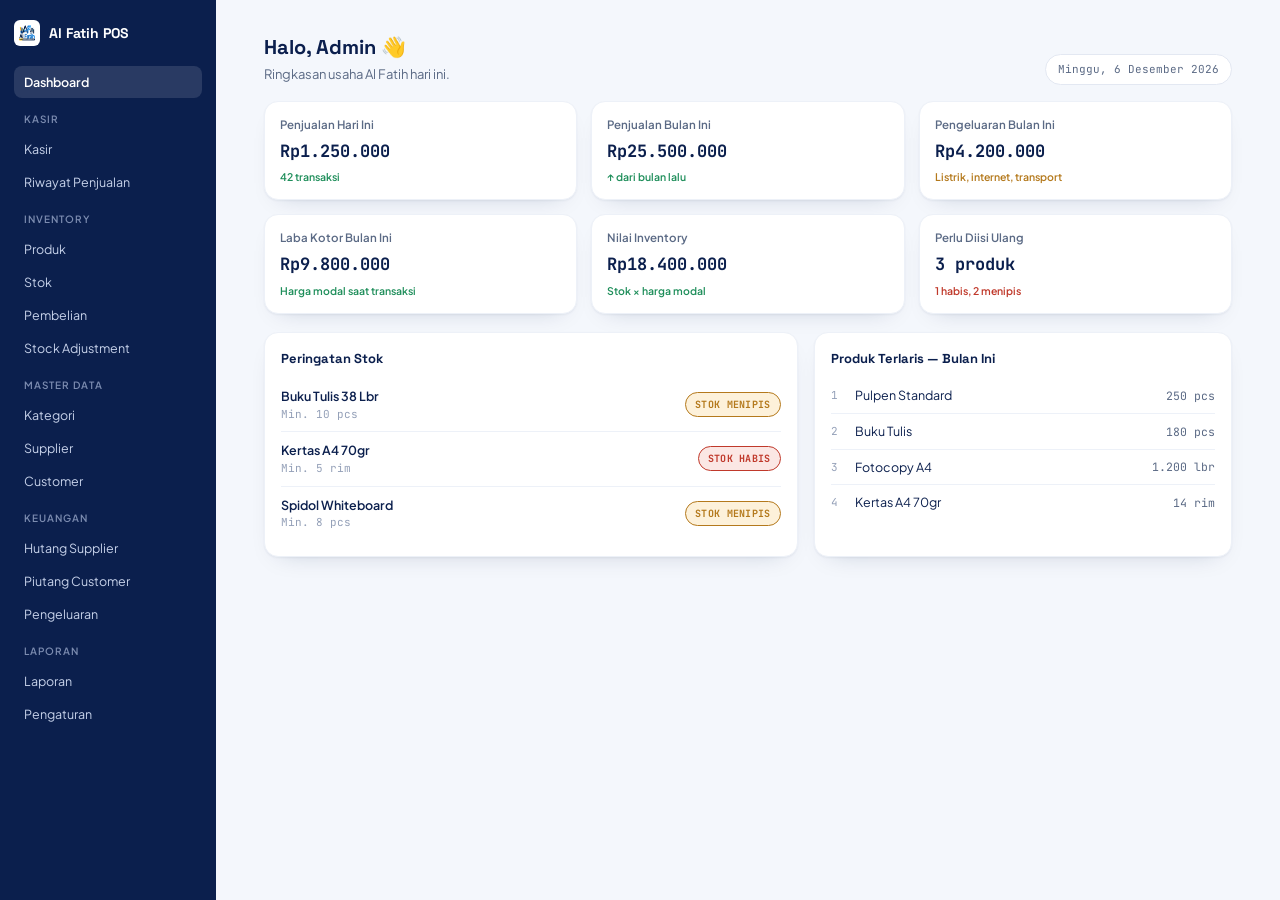
==== commit 2a6bedf2: "Add files via upload" ====
--- a/index.html
+++ b/index.html
@@ -2,746 +2,219 @@
 <html lang="id">
 <head>
 <meta charset="UTF-8">
-<meta name="viewport" content="width=device-width, initial-scale=1.0">
+<meta name="viewport" content="width=device-width, initial-scale=1.0, viewport-fit=cover">
 <title>Al Fatih POS &amp; Inventory</title>
 <meta name="description" content="Kasir dan inventory untuk Al Fatih Alat Tulis Kantor & Foto Copy.">
 <link rel="icon" href="logo.webp">
 <link rel="preconnect" href="https://fonts.googleapis.com">
 <link href="https://fonts.googleapis.com/css2?family=Space+Grotesk:wght@500;600;700&family=Plus+Jakarta+Sans:wght@400;500;600;700&family=JetBrains+Mono:wght@400;500;600;700&display=swap" rel="stylesheet">
-<style>
-  :root{
-    --navy:#0B1F4D;
-    --navy-2:#122B63;
-    --blue:#1567D6;
-    --blue-2:#2AA8F2;
-    --yellow:#FFC72C;
-    --yellow-dark:#C98A12;
-    --surface:#F4F7FC;
-    --card:#FFFFFF;
-    --ink:#0B1F4D;
-    --ink-soft:#5B6A85;
-    --ink-faint:#94A0B8;
-    --line:#E3E8F2;
-    --line-soft:#EDF1F8;
-    --lunas:#1E8E5A;
-    --lunas-bg:#E4F5EC;
-    --warn:#B4791C;
-    --warn-bg:#FDF1DA;
-    --danger:#C0392B;
-    --danger-bg:#FBE7E4;
-    --font-display:'Space Grotesk',sans-serif;
-    --font-body:'Plus Jakarta Sans',sans-serif;
-    --font-mono:'JetBrains Mono',monospace;
-    --shadow-card:0 1px 2px rgba(11,31,77,.05), 0 10px 28px -16px rgba(11,31,77,.22);
-    --shadow-pop:0 22px 44px -14px rgba(11,31,77,.38);
-    --grad-blue:linear-gradient(100deg, var(--blue), var(--blue-2));
-  }
-  *{box-sizing:border-box;}
-  html{scroll-behavior:smooth;}
-  body{
-    margin:0; background:var(--surface); color:var(--ink); font-family:var(--font-body); line-height:1.5;
-  }
-  @media (prefers-reduced-motion: reduce){
-    html{scroll-behavior:auto;}
-    *{animation-duration:0.001ms !important; transition-duration:0.001ms !important;}
-  }
-  h1,h2,h3{font-family:var(--font-display); margin:0; color:var(--navy);}
-  p{margin:0;}
-  a{color:inherit;}
-  ::selection{background:var(--yellow); color:var(--navy);}
-  img{display:block; max-width:100%;}
-  .wrap{max-width:1180px; margin:0 auto; padding:0 24px;}
-
-  /* ---------- TOPNAV ---------- */
-  .topnav{position:sticky; top:0; z-index:50; background:rgba(244,247,252,.9); backdrop-filter:blur(8px); border-bottom:1px solid var(--line);}
-  .topnav__inner{max-width:1180px; margin:0 auto; padding:12px 24px; display:flex; align-items:center; justify-content:space-between; gap:16px;}
-  .brand{display:flex; align-items:center; gap:10px; text-decoration:none;}
-  .brand__logo{height:38px; width:auto;}
-  .brand__name{font-family:var(--font-display); font-weight:700; font-size:15px; color:var(--navy);}
-  .brand__sub{display:block; font-family:var(--font-body); font-weight:500; font-size:10.5px; color:var(--ink-soft);}
-  .navlinks{display:flex; gap:4px; list-style:none; margin:0; padding:0;}
-  .navlinks a{font-size:13px; font-weight:600; text-decoration:none; color:var(--ink-soft); padding:8px 12px; border-radius:20px; transition:background .15s ease, color .15s ease;}
-  .navlinks a:hover{background:var(--card); color:var(--navy);}
-  .navtag{font-family:var(--font-mono); font-size:11px; font-weight:700; color:var(--navy); background:var(--yellow); padding:6px 12px; border-radius:20px; white-space:nowrap;}
-  @media (max-width:820px){ .navlinks{display:none;} }
-
-  /* ---------- HERO ---------- */
-  .hero{padding:76px 0 60px; position:relative; overflow:hidden;}
-  .hero::before{
-    content:""; position:absolute; top:-140px; right:-160px; width:520px; height:520px; border-radius:50%;
-    background:var(--grad-blue); opacity:.10; filter:blur(2px);
-  }
-  .hero::after{
-    content:""; position:absolute; top:60px; right:-40px; width:340px; height:340px; border-radius:50%;
-    border:2px solid var(--yellow); opacity:.5;
-  }
-  .hero__inner{position:relative;}
-  .hero__eyebrow{font-family:var(--font-mono); font-size:12px; font-weight:600; color:var(--blue); text-transform:uppercase; letter-spacing:.12em; margin-bottom:18px; display:block;}
-  .hero h1{font-size:clamp(30px,5vw,50px); line-height:1.1; font-weight:700; max-width:760px; letter-spacing:-.01em;}
-  .hero h1 span{background:var(--grad-blue); -webkit-background-clip:text; background-clip:text; color:transparent;}
-  .hero__desc{margin-top:20px; font-size:16.5px; color:var(--ink-soft); max-width:540px; line-height:1.65;}
-  .hero__facts{display:flex; flex-wrap:wrap; gap:10px; margin-top:30px;}
-  .fact{display:flex; align-items:center; gap:8px; background:var(--card); border:1px solid var(--line); padding:8px 14px; border-radius:20px; font-size:13px; font-weight:600; color:var(--ink-soft); box-shadow:var(--shadow-card);}
-  .fact__dot{width:7px; height:7px; border-radius:50%; background:var(--lunas); flex:none;}
-  .hero__logo{position:absolute; top:6px; right:24px; width:180px; opacity:.94;}
-  @media (max-width:900px){ .hero__logo{display:none;} }
-
-  /* ---------- SECTION HEAD ---------- */
-  .section{padding:68px 0;}
-  .section--alt{background:var(--card); border-top:1px solid var(--line); border-bottom:1px solid var(--line);}
-  .section-head{max-width:640px; margin-bottom:40px;}
-  .eyebrow{font-family:var(--font-mono); font-size:12px; font-weight:600; color:var(--blue); letter-spacing:.1em; text-transform:uppercase; display:block; margin-bottom:12px;}
-  .section-head h2{font-size:clamp(22px,3.2vw,32px); font-weight:700; letter-spacing:-.01em;}
-  .section-head p{margin-top:14px; font-size:15px; color:var(--ink-soft); line-height:1.65;}
-
-  .reveal{opacity:0; transform:translateY(16px); transition:opacity .6s ease, transform .6s ease;}
-  .reveal.is-visible{opacity:1; transform:translateY(0);}
-
-  /* ---------- KASIR LAYOUT ---------- */
-  .kasir-layout{display:grid; grid-template-columns:400px 1fr; gap:52px; align-items:start;}
-  @media (max-width:960px){ .kasir-layout{grid-template-columns:1fr; justify-items:center;} }
-  .flowlist{list-style:none; margin:0; padding:0; position:relative; max-width:360px;}
-  .flowlist::before{content:""; position:absolute; left:15px; top:8px; bottom:8px; width:1px; background:var(--line);}
-  .flowlist li{position:relative; padding:0 0 28px 46px;}
-  .flowlist li:last-child{padding-bottom:0;}
-  .flowstep{position:absolute; left:0; top:0; width:32px; height:32px; border-radius:50%; background:var(--card); border:1px solid var(--line); color:var(--navy); font-family:var(--font-mono); font-size:12px; font-weight:700; display:flex; align-items:center; justify-content:center;}
-  .flowlist strong{display:block; font-size:14.5px; font-weight:700; margin-bottom:3px; color:var(--navy);}
-  .flowlist span{font-size:13.5px; color:var(--ink-soft); line-height:1.55;}
-
-  /* ---------- PHONE FRAME ---------- */
-  .phone{width:376px; height:772px; background:var(--navy); border-radius:44px; padding:12px; box-shadow:var(--shadow-pop); flex:none;}
-  .phone__screen{width:100%; height:100%; background:#FFFFFF; border-radius:32px; overflow:hidden; position:relative; display:flex; flex-direction:column; font-size:14px;}
-  .phone__statusbar{display:flex; align-items:center; justify-content:space-between; padding:12px 22px 4px; font-family:var(--font-mono); font-size:11.5px; font-weight:600; color:var(--navy);}
-  .statusicons{display:flex; gap:4px; align-items:center;}
-  .statusicons span{width:3px; height:9px; background:var(--navy); border-radius:1px;}
-  .statusicons span:nth-child(2){height:11px;} .statusicons span:nth-child(3){height:13px;}
-  .phone__topbar{padding:6px 20px 14px; display:flex; align-items:center; justify-content:space-between;}
-  .phone__topbar h3{font-size:19px; font-weight:700;}
-  .icobtn{width:34px; height:34px; border-radius:50%; background:var(--surface); border:none; display:flex; align-items:center; justify-content:center; color:var(--navy); cursor:pointer;}
-  .phone__search{padding:0 20px 12px; display:flex; gap:8px;}
-  .searchbox{flex:1; display:flex; align-items:center; gap:8px; background:var(--surface); border-radius:12px; padding:10px 12px; color:var(--ink-faint); font-size:13px;}
-  .scanbtn{width:42px; border-radius:12px; background:var(--navy); color:#fff; border:none; display:flex; align-items:center; justify-content:center; cursor:pointer;}
-  .phone__chips{display:flex; gap:8px; padding:0 20px 14px; overflow-x:auto;}
-  .chip{font-size:12.5px; font-weight:600; padding:7px 14px; border-radius:20px; white-space:nowrap; background:var(--surface); color:var(--ink-soft); border:1px solid transparent; cursor:pointer;}
-  .chip.is-active{background:var(--navy); color:#fff;}
-  .phone__grid{flex:1; overflow-y:auto; padding:0 20px 190px; display:grid; grid-template-columns:1fr 1fr; gap:12px;}
-  .pcard{background:var(--card); border:1px solid var(--line-soft); border-radius:14px; padding:10px; cursor:pointer; transition:transform .12s ease, box-shadow .12s ease;}
-  .pcard:hover{transform:translateY(-2px); box-shadow:var(--shadow-card);}
-  .pcard__thumb{width:100%; aspect-ratio:1.4; border-radius:10px; margin-bottom:8px; display:flex; align-items:center; justify-content:center; font-family:var(--font-display); font-weight:700; font-size:14px; color:#fff;}
-  .pcard__name{font-size:12.5px; font-weight:600; line-height:1.3; margin-bottom:2px;}
-  .pcard__meta{font-size:11px; color:var(--ink-faint); margin-bottom:6px;}
-  .pcard__row{display:flex; align-items:center; justify-content:space-between;}
-  .pcard__price{font-family:var(--font-mono); font-size:12.5px; font-weight:700;}
-  .pcard__add{width:24px; height:24px; border-radius:50%; background:var(--navy); color:#fff; border:none; font-size:15px; line-height:1; cursor:pointer;}
-  .pcard.out .pcard__thumb{opacity:.35;}
-  .pcard.out .pcard__add{background:var(--ink-faint); cursor:not-allowed;}
-
-  .phone__cart{position:absolute; left:0; right:0; bottom:0; background:#fff; border-top:1px solid var(--line); border-radius:22px 22px 0 0; box-shadow:0 -12px 24px -18px rgba(11,31,77,.3); padding:14px 18px 18px; max-height:66%; display:flex; flex-direction:column;}
-  .cart__handle{width:36px; height:4px; background:var(--line); border-radius:4px; margin:0 auto 10px;}
-  .cart__head{display:flex; justify-content:space-between; align-items:center; margin-bottom:8px;}
-  .cart__head h4{font-size:13.5px; font-weight:700;}
-  .cart__head span{font-family:var(--font-mono); font-size:11.5px; color:var(--ink-soft);}
-  .cart__items{overflow-y:auto; flex:1; margin-bottom:8px; min-height:10px;}
-  .cart__empty{font-size:12.5px; color:var(--ink-faint); padding:14px 0; text-align:center;}
-  .citem{display:flex; align-items:center; gap:10px; padding:7px 0; border-bottom:1px dashed var(--line-soft);}
-  .citem__name{flex:1; font-size:12.5px; font-weight:600;}
-  .citem__sub{display:block; font-family:var(--font-mono); font-size:11px; color:var(--ink-faint); font-weight:400;}
-  .qtystep{display:flex; align-items:center; gap:6px;}
-  .qtystep button{width:22px; height:22px; border-radius:6px; border:1px solid var(--line); background:var(--surface); font-size:13px; cursor:pointer; color:var(--navy);}
-  .qtystep span{font-family:var(--font-mono); font-size:12.5px; width:18px; text-align:center;}
-  .citem__total{font-family:var(--font-mono); font-size:12.5px; font-weight:700; width:64px; text-align:right;}
-  .cart__totals{border-top:1px solid var(--line-soft); padding-top:8px; font-family:var(--font-mono); font-size:12.5px;}
-  .trow{display:flex; justify-content:space-between; padding:2px 0; color:var(--ink-soft);}
-  .trow.grand{color:var(--navy); font-weight:700; font-size:15px; padding-top:6px;}
-  .paybtn{margin-top:10px; width:100%; padding:13px; border:none; border-radius:14px; background:var(--grad-blue); color:#fff; font-family:var(--font-display); font-weight:700; font-size:15px; letter-spacing:.02em; cursor:pointer; transition:filter .15s ease;}
-  .paybtn:hover{filter:brightness(1.06);}
-  .paybtn:disabled{background:var(--ink-faint); cursor:not-allowed;}
-
-  .overlay{position:absolute; inset:0; background:rgba(11,31,77,.5); display:none; align-items:flex-end; z-index:20;}
-  .overlay.show{display:flex;}
-  .sheet{background:#fff; width:100%; border-radius:24px 24px 0 0; padding:20px; max-height:88%; overflow-y:auto;}
-  .sheet__head{display:flex; justify-content:space-between; align-items:center; margin-bottom:14px;}
-  .sheet__head h4{font-size:16px; font-weight:700;}
-  .closex{background:none; border:none; font-size:18px; color:var(--ink-soft); cursor:pointer;}
-  .paymethods{display:grid; grid-template-columns:1fr 1fr; gap:8px; margin-bottom:14px;}
-  .paymethods button{padding:10px; border-radius:12px; border:1px solid var(--line); background:var(--surface); font-size:12.5px; font-weight:600; color:var(--ink-soft); cursor:pointer;}
-  .paymethods button.is-active{background:var(--navy); color:#fff; border-color:var(--navy);}
-  .cashgrid{display:grid; grid-template-columns:1fr 1fr; gap:8px; margin-bottom:14px;}
-  .cashgrid button{padding:10px; border-radius:12px; border:1px solid var(--line); background:#fff; font-family:var(--font-mono); font-size:12.5px; font-weight:600; cursor:pointer;}
-  .kembali-row{display:flex; justify-content:space-between; font-family:var(--font-mono); font-size:13px; padding:8px 2px; color:var(--ink-soft);}
-  .kembali-row strong{color:var(--lunas);}
-  .confirmbtn{width:100%; padding:13px; border:none; border-radius:14px; background:var(--navy); color:#fff; font-family:var(--font-display); font-weight:700; font-size:15px; cursor:pointer; margin-top:6px;}
-
-  .receipt{background:#fff; width:100%; border-radius:18px; padding:22px 20px 26px; position:relative; font-family:var(--font-mono);
-    background-image:radial-gradient(circle at 8px 0, transparent 7px, #fff 7.5px); background-size:16px 16px; background-position:top; box-shadow:var(--shadow-card);}
-  .receipt__stamp{width:88px; height:88px; border:3px solid var(--lunas); border-radius:50%; color:var(--lunas); font-family:var(--font-display); font-weight:700; font-size:16px; letter-spacing:.05em; display:flex; align-items:center; justify-content:center; margin:6px auto 14px; transform:rotate(-9deg) scale(0); opacity:0; text-align:center; animation:stampin .45s cubic-bezier(.2,1.5,.4,1) .15s forwards;}
-  @keyframes stampin{ to{ transform:rotate(-9deg) scale(1); opacity:1; } }
-  .receipt h5{font-family:var(--font-display); text-align:center; font-size:14px; margin-bottom:2px; letter-spacing:.03em;}
-  .receipt .rsub{text-align:center; font-size:10.5px; color:var(--ink-soft); margin-bottom:10px;}
-  .rline{display:flex; justify-content:space-between; font-size:12px; padding:2px 0; color:var(--navy);}
-  .rline.dim{color:var(--ink-soft); font-size:11px;}
-  .rdash{border-top:1px dashed var(--line); margin:8px 0;}
-  .rgrand{display:flex; justify-content:space-between; font-size:14px; font-weight:700; padding:4px 0;}
-  .rthanks{text-align:center; font-size:11px; color:var(--ink-soft); margin-top:12px; font-family:var(--font-body); font-style:italic;}
-  .receiptbtns{display:flex; gap:8px; margin-top:16px;}
-  .receiptbtns button{flex:1; padding:11px; border-radius:12px; font-family:var(--font-body); font-weight:700; font-size:12.5px; cursor:pointer; border:1px solid var(--line);}
-  .receiptbtns .primary{background:var(--navy); color:#fff; border-color:var(--navy);}
-  .receiptbtns .ghost{background:#fff; color:var(--navy);}
-
-  /* ---------- DASHBOARD MOCK ---------- */
-  .browserchrome{background:var(--card); border:1px solid var(--line); border-radius:16px 16px 0 0; padding:10px 16px; display:flex; align-items:center; gap:8px;}
-  .dots{display:flex; gap:6px;}
-  .dots span{width:9px; height:9px; border-radius:50%; background:var(--line);}
-  .addressbar{flex:1; background:var(--surface); border-radius:8px; padding:5px 12px; font-family:var(--font-mono); font-size:11.5px; color:var(--ink-faint); text-align:center;}
-  .dash-frame{border:1px solid var(--line); border-top:none; border-radius:0 0 16px 16px; overflow:hidden; display:flex; background:#fff; box-shadow:var(--shadow-card);}
-  .dash-sidebar{width:212px; flex:none; background:var(--navy); color:#DDE5F5; padding:20px 14px;}
-  .dash-sidebar__brand{font-family:var(--font-display); font-weight:700; font-size:13.5px; margin-bottom:18px; color:#fff; display:flex; align-items:center; gap:8px;}
-  .dash-sidebar__logo{width:22px; height:22px; border-radius:5px; background:#fff; padding:2px;}
-  .navgroup{margin-bottom:14px;}
-  .navgroup__label{font-size:10px; text-transform:uppercase; letter-spacing:.1em; color:#7C8CB0; margin:0 0 6px 8px; font-weight:600;}
-  .navgroup a{display:block; font-size:12.5px; padding:7px 10px; border-radius:8px; color:#C7D2EA; text-decoration:none; margin-bottom:1px;}
-  .navgroup a.is-active{background:rgba(255,255,255,.12); color:#fff; font-weight:600;}
-  .dash-main{flex:1; padding:26px 28px; min-width:0; overflow-x:auto;}
-  .dash-toprow{display:flex; justify-content:space-between; align-items:center; margin-bottom:20px;}
-  .dash-toprow h4{font-size:19px; font-weight:700;}
-  .dash-toprow p{font-size:12.5px; color:var(--ink-soft); margin-top:2px;}
-  .today-pill{font-family:var(--font-mono); font-size:11.5px; background:var(--surface); padding:6px 12px; border-radius:20px; color:var(--ink-soft);}
-  .cardgrid{display:grid; grid-template-columns:repeat(3,1fr); gap:14px; margin-bottom:26px;}
-  .metric{background:var(--card); border:1px solid var(--line-soft); border-radius:14px; padding:16px 18px;}
-  .metric__label{font-size:12px; color:var(--ink-soft); font-weight:600; margin-bottom:8px;}
-  .metric__value{font-family:var(--font-mono); font-size:20px; font-weight:700; color:var(--navy);}
-  .metric__delta{font-size:11px; color:var(--lunas); margin-top:6px; font-weight:600;}
-  .dash-columns{display:grid; grid-template-columns:1.3fr 1fr; gap:16px;}
-  .panel{background:var(--card); border:1px solid var(--line-soft); border-radius:14px; padding:18px;}
-  .panel h5{font-size:13.5px; font-weight:700; margin-bottom:12px; color:var(--navy);}
-  .alertrow{display:flex; align-items:center; justify-content:space-between; padding:9px 0; border-bottom:1px solid var(--line-soft); font-size:12.5px;}
-  .alertrow:last-child{border-bottom:none;}
-  .alertrow__name{font-weight:600;}
-  .alertrow__meta{color:var(--ink-faint); font-family:var(--font-mono); font-size:11px;}
-  .stamp-tag{font-family:var(--font-mono); font-size:10px; font-weight:700; padding:4px 9px; border-radius:20px; border:1.5px solid currentColor; text-transform:uppercase; letter-spacing:.03em; white-space:nowrap;}
-  .stamp-tag.menipis{color:var(--warn); background:var(--warn-bg);}
-  .stamp-tag.habis{color:var(--danger); background:var(--danger-bg);}
-  .stamp-tag.aman{color:var(--lunas); background:var(--lunas-bg);}
-  .toprow{display:flex; align-items:center; justify-content:space-between; padding:9px 0; border-bottom:1px solid var(--line-soft); font-size:12.5px;}
-  .toprow:last-child{border-bottom:none;}
-  .topnum{font-family:var(--font-mono); font-size:11px; color:var(--ink-faint); width:18px;}
-  .topqty{font-family:var(--font-mono); font-size:11.5px; color:var(--ink-soft);}
-  @media (max-width:940px){ .dash-sidebar{display:none;} .cardgrid{grid-template-columns:1fr 1fr;} .dash-columns{grid-template-columns:1fr;} }
-  @media (max-width:560px){ .cardgrid{grid-template-columns:1fr;} }
-
-  /* ---------- PRODUK TABLE ---------- */
-  .table-card{background:var(--card); border:1px solid var(--line-soft); border-radius:16px; overflow:hidden;}
-  .table-toolbar{display:flex; gap:10px; padding:16px 18px; border-bottom:1px solid var(--line-soft); flex-wrap:wrap;}
-  .table-search{flex:1; min-width:180px; display:flex; align-items:center; gap:8px; background:var(--surface); border:1px solid var(--line); border-radius:10px; padding:9px 12px; font-size:13px; color:var(--ink-soft);}
-  .table-search input{border:none; outline:none; background:none; font-size:13px; width:100%; font-family:var(--font-body); color:var(--navy);}
-  .tchip{font-size:12px; font-weight:600; padding:8px 14px; border-radius:10px; background:var(--surface); border:1px solid var(--line); color:var(--ink-soft); cursor:pointer;}
-  .tchip.is-active{background:var(--navy); color:#fff; border-color:var(--navy);}
-  .table-scroll{overflow-x:auto;}
-  table{width:100%; border-collapse:collapse; min-width:720px;}
-  thead th{text-align:left; font-size:11px; text-transform:uppercase; letter-spacing:.06em; color:var(--ink-faint); font-weight:700; padding:12px 18px; border-bottom:1px solid var(--line-soft); white-space:nowrap;}
-  tbody td{padding:13px 18px; font-size:13px; border-bottom:1px solid var(--line-soft); vertical-align:middle;}
-  tbody tr:last-child td{border-bottom:none;}
-  tbody tr:hover{background:var(--surface);}
-  .cell-sku{font-family:var(--font-mono); font-size:11.5px; color:var(--ink-faint);}
-  .cell-name{font-weight:600; color:var(--navy);}
-  .cell-cat{color:var(--ink-soft);}
-  .cell-price{font-family:var(--font-mono); font-weight:600; color:var(--navy);}
-  .cell-stock{font-family:var(--font-mono);}
-
-  /* ---------- ROADMAP ---------- */
-  .roadmap{display:grid; grid-template-columns:repeat(4,1fr); gap:14px;}
-  @media (max-width:900px){ .roadmap{grid-template-columns:1fr 1fr;} }
-  @media (max-width:560px){ .roadmap{grid-template-columns:1fr;} }
-  .phasecard{background:var(--card); border:1px solid var(--line-soft); border-radius:14px; padding:18px; position:relative;}
-  .phasecard__num{font-family:var(--font-mono); font-size:12px; color:var(--blue); font-weight:700; margin-bottom:10px;}
-  .phasecard h6{font-family:var(--font-display); font-size:14.5px; font-weight:700; margin-bottom:8px; color:var(--navy);}
-  .phasecard p{font-size:12.5px; color:var(--ink-soft); line-height:1.55;}
-  .phasecard.is-current{border-color:var(--blue); box-shadow:0 0 0 3px rgba(21,103,214,.08);}
-
-  .closing{margin-top:52px; background:var(--navy); color:#DDE5F5; border-radius:22px; padding:40px 36px; display:flex; justify-content:space-between; align-items:center; gap:24px; flex-wrap:wrap; position:relative; overflow:hidden;}
-  .closing::before{content:""; position:absolute; right:-60px; top:-60px; width:260px; height:260px; border-radius:50%; background:var(--grad-blue); opacity:.25;}
-  .closing__text{position:relative;}
-  .closing h3{color:#fff; font-size:22px; margin-bottom:8px;}
-  .closing p{color:#AEBBDA; font-size:14px; max-width:440px; line-height:1.6;}
-  .closing__badge{position:relative; font-family:var(--font-mono); font-size:12px; font-weight:700; color:var(--navy); background:var(--yellow); border-radius:50%; width:96px; height:96px; flex:none; display:flex; align-items:center; justify-content:center; text-align:center; transform:rotate(6deg); line-height:1.3;}
-
-  footer{padding:32px 0 48px; text-align:center; font-size:12px; color:var(--ink-faint); font-family:var(--font-mono);}
-</style>
+<link rel="stylesheet" href="style.css">
 </head>
 <body>
 
-<nav class="topnav">
-  <div class="topnav__inner">
-    <a class="brand" href="#hero">
-      <img class="brand__logo" src="logo.webp" alt="Logo Al Fatih">
-      <span><span class="brand__name">Al Fatih POS</span><span class="brand__sub">Alat Tulis Kantor &amp; Foto Copy</span></span>
-    </a>
-    <ul class="navlinks">
-      <li><a href="#kasir">Kasir</a></li>
-      <li><a href="#dashboard">Dashboard</a></li>
-      <li><a href="#produk">Produk</a></li>
-      <li><a href="#roadmap">Roadmap</a></li>
-    </ul>
-    <span class="navtag">MVP · V1.0</span>
-  </div>
-</nav>
-
-<header class="hero" id="hero">
-  <div class="wrap hero__inner">
-    <img class="hero__logo" src="logo.webp" alt="">
-    <span class="hero__eyebrow">Al Fatih POS &amp; Inventory — MVP</span>
-    <h1>Kasir sederhana di depan,<br><span>inventory kuat</span> di belakang.</h1>
-    <p class="hero__desc">Sistem kasir dan inventory untuk Toko Al Fatih — mengelola penjualan ATK, jasa fotocopy, print, dan scan, dengan stok yang selalu akurat.</p>
-    <div class="hero__facts">
-      <div class="fact"><span class="fact__dot"></span> Mobile-first (360–430px)</div>
-      <div class="fact"><span class="fact__dot"></span> Tetap nyaman di desktop</div>
-      <div class="fact"><span class="fact__dot"></span> Stok otomatis, bukan manual</div>
-    </div>
-  </div>
-</header>
-
-<section class="section" id="kasir">
-  <div class="wrap">
-    <div class="section-head reveal">
-      <span class="eyebrow">01 — Kasir</span>
-      <h2>Transaksi secepat kasir minimarket</h2>
-      <p>Coba langsung: klik produk untuk menambah ke keranjang, atur jumlah, lalu tekan Bayar.</p>
-    </div>
-    <div class="kasir-layout">
-      <div class="phone reveal">
-        <div class="phone__screen">
-          <div class="phone__statusbar">
-            <span>09:41</span>
-            <span class="statusicons"><span></span><span></span><span></span></span>
-          </div>
-          <div class="phone__topbar">
-            <h3>Kasir</h3>
-            <button class="icobtn" title="Riwayat" type="button">⏱</button>
-          </div>
-          <div class="phone__search">
-            <div class="searchbox">🔍&nbsp; Cari nama, SKU, atau scan barcode…</div>
-            <button class="scanbtn" title="Scan barcode" type="button">▤</button>
-          </div>
-          <div class="phone__chips" id="chipRow"></div>
-          <div class="phone__grid" id="productGrid"></div>
-
-          <div class="phone__cart">
-            <div class="cart__handle"></div>
-            <div class="cart__head">
+<div class="app">
+
+  <header class="appbar">
+    <div class="appbar__brand">
+      <img class="appbar__logo" src="logo.webp" alt="Al Fatih">
+      <span class="appbar__title" id="pageTitle">Dashboard</span>
+    </div>
+    <button class="appbar__icon" type="button" title="Riwayat">⏱</button>
+  </header>
+
+  <div class="applayout">
+
+    <aside class="sidebar">
+      <div class="sidebar__brand"><img src="logo.webp" alt=""><span>Al Fatih POS</span></div>
+      <nav class="sidebar__nav">
+        <button class="navitem is-active" data-view="dashboard" data-title="Dashboard">Dashboard</button>
+
+        <p class="navlabel">Kasir</p>
+        <button class="navitem" data-view="kasir" data-title="Kasir">Kasir</button>
+        <button class="navitem" data-view="placeholder" data-title="Riwayat Penjualan">Riwayat Penjualan</button>
+
+        <p class="navlabel">Inventory</p>
+        <button class="navitem" data-view="produk" data-title="Produk">Produk</button>
+        <button class="navitem" data-view="placeholder" data-title="Stok">Stok</button>
+        <button class="navitem" data-view="placeholder" data-title="Pembelian">Pembelian</button>
+        <button class="navitem" data-view="placeholder" data-title="Stock Adjustment">Stock Adjustment</button>
+
+        <p class="navlabel">Master Data</p>
+        <button class="navitem" data-view="placeholder" data-title="Kategori">Kategori</button>
+        <button class="navitem" data-view="placeholder" data-title="Supplier">Supplier</button>
+        <button class="navitem" data-view="placeholder" data-title="Customer">Customer</button>
+
+        <p class="navlabel">Keuangan</p>
+        <button class="navitem" data-view="placeholder" data-title="Hutang Supplier">Hutang Supplier</button>
+        <button class="navitem" data-view="placeholder" data-title="Piutang Customer">Piutang Customer</button>
+        <button class="navitem" data-view="placeholder" data-title="Pengeluaran">Pengeluaran</button>
+
+        <p class="navlabel">Laporan</p>
+        <button class="navitem" data-view="placeholder" data-title="Laporan Laba">Laporan</button>
+        <button class="navitem" data-view="placeholder" data-title="Pengaturan">Pengaturan</button>
+      </nav>
+    </aside>
+
+    <main class="content">
+
+      <!-- ===== DASHBOARD ===== -->
+      <section class="view is-active" id="view-dashboard">
+        <div class="view-head">
+          <div>
+            <h1>Halo, Admin 👋</h1>
+            <p>Ringkasan usaha Al Fatih hari ini.</p>
+          </div>
+          <span class="today-pill" id="todayPill"></span>
+        </div>
+
+        <div class="cardgrid">
+          <div class="metric"><div class="metric__label">Penjualan Hari Ini</div><div class="metric__value">Rp1.250.000</div><div class="metric__delta">42 transaksi</div></div>
+          <div class="metric"><div class="metric__label">Penjualan Bulan Ini</div><div class="metric__value">Rp25.500.000</div><div class="metric__delta">↑ dari bulan lalu</div></div>
+          <div class="metric"><div class="metric__label">Pengeluaran Bulan Ini</div><div class="metric__value">Rp4.200.000</div><div class="metric__delta metric__delta--warn">Listrik, internet, transport</div></div>
+          <div class="metric"><div class="metric__label">Laba Kotor Bulan Ini</div><div class="metric__value">Rp9.800.000</div><div class="metric__delta">Harga modal saat transaksi</div></div>
+          <div class="metric"><div class="metric__label">Nilai Inventory</div><div class="metric__value">Rp18.400.000</div><div class="metric__delta">Stok × harga modal</div></div>
+          <div class="metric"><div class="metric__label">Perlu Diisi Ulang</div><div class="metric__value">3 produk</div><div class="metric__delta metric__delta--danger">1 habis, 2 menipis</div></div>
+        </div>
+
+        <div class="dash-columns">
+          <div class="panel">
+            <h5>Peringatan Stok</h5>
+            <div id="alertList"></div>
+          </div>
+          <div class="panel">
+            <h5>Produk Terlaris — Bulan Ini</h5>
+            <div class="toprow"><span class="topnum">1</span><span class="topname">Pulpen Standard</span><span class="topqty">250 pcs</span></div>
+            <div class="toprow"><span class="topnum">2</span><span class="topname">Buku Tulis</span><span class="topqty">180 pcs</span></div>
+            <div class="toprow"><span class="topnum">3</span><span class="topname">Fotocopy A4</span><span class="topqty">1.200 lbr</span></div>
+            <div class="toprow"><span class="topnum">4</span><span class="topname">Kertas A4 70gr</span><span class="topqty">14 rim</span></div>
+          </div>
+        </div>
+      </section>
+
+      <!-- ===== KASIR ===== -->
+      <section class="view" id="view-kasir">
+        <div class="kasir-view">
+          <div class="kasir-main">
+            <div class="kasir-search">
+              <div class="searchbox">🔍&nbsp; Cari nama, SKU, atau scan barcode…</div>
+              <button class="scanbtn" type="button" title="Scan barcode">▤</button>
+            </div>
+            <div class="chiprow" id="chipRow"></div>
+            <div class="productgrid" id="productGrid"></div>
+          </div>
+
+          <div class="cart-backdrop" id="cartBackdrop"></div>
+          <div class="cart-panel" id="cartPanel">
+            <div class="cart-panel__handle"></div>
+            <div class="cart-panel__head">
               <h4 id="cartCountLabel">Keranjang (0 item)</h4>
-              <span>Al Fatih Kasir</span>
+              <button class="closex" id="cartCloseBtn" type="button">✕</button>
             </div>
-            <div class="cart__items" id="cartItems"></div>
-            <div class="cart__totals">
+            <div class="cart-items" id="cartItems"></div>
+            <div class="cart-totals">
               <div class="trow"><span>Subtotal</span><span id="tSubtotal">Rp0</span></div>
               <div class="trow"><span>Diskon</span><span id="tDiskon">Rp0</span></div>
-              <div class="trow grand"><span>TOTAL</span><span id="tTotal">Rp0</span></div>
+              <div class="trow trow--grand"><span>TOTAL</span><span id="tTotal">Rp0</span></div>
             </div>
             <button class="paybtn" id="payBtn" type="button" disabled>BAYAR</button>
           </div>
-
-          <div class="overlay" id="payOverlay">
-            <div class="sheet">
-              <div class="sheet__head">
-                <h4>Pembayaran</h4>
-                <button class="closex" type="button" onclick="closePay()">✕</button>
-              </div>
-              <div class="paymethods" id="payMethods"></div>
-              <div id="cashArea">
-                <div class="cashgrid" id="cashGrid"></div>
-                <div class="kembali-row"><span>Kembalian</span><strong id="kembaliVal">Rp0</strong></div>
-              </div>
-              <button class="confirmbtn" type="button" onclick="confirmPay()">Selesaikan Pembayaran</button>
-            </div>
-          </div>
-
-          <div class="overlay" id="receiptOverlay">
-            <div class="receipt" id="receiptCard">
-              <div class="receipt__stamp">LUNAS</div>
-              <h5>AL FATIH</h5>
-              <div class="rsub">Alat Tulis Kantor &amp; Foto Copy</div>
-              <div class="rline dim"><span id="rInvoice">AF-20260829-0001</span><span id="rDate">29/08/2026</span></div>
-              <div class="rdash"></div>
-              <div id="rItems"></div>
-              <div class="rdash"></div>
-              <div class="rline"><span>Subtotal</span><span id="rSubtotal">Rp0</span></div>
-              <div class="rline"><span>Diskon</span><span id="rDiskon">Rp0</span></div>
-              <div class="rgrand"><span>TOTAL</span><span id="rTotal">Rp0</span></div>
-              <div class="rline dim"><span id="rMethodLabel">Cash</span><span id="rBayar">Rp0</span></div>
-              <div class="rline dim"><span>Kembali</span><span id="rKembali">Rp0</span></div>
-              <div class="rthanks">Terima kasih sudah berbelanja</div>
-              <div class="receiptbtns">
-                <button class="ghost" type="button" onclick="closeReceipt()">Tutup</button>
-                <button class="primary" type="button" onclick="newTransaction()">Transaksi Baru</button>
-              </div>
-            </div>
-          </div>
-        </div>
+        </div>
+
+        <button class="minicart" id="miniCartBar" type="button">
+          <span id="miniCartLabel">0 item · Rp0</span>
+          <span class="minicart__cta">Lihat Keranjang</span>
+        </button>
+      </section>
+
+      <!-- ===== PRODUK ===== -->
+      <section class="view" id="view-produk">
+        <div class="view-head">
+          <div>
+            <h1>Produk &amp; Inventory</h1>
+            <p>Barang fisik mengurangi stok saat terjual, jasa tidak.</p>
+          </div>
+        </div>
+        <div class="table-card">
+          <div class="table-toolbar">
+            <div class="table-search">🔍 <input id="tableSearch" type="text" placeholder="Cari nama atau SKU produk…"></div>
+            <button class="tchip is-active" data-tf="ALL" type="button">Semua</button>
+            <button class="tchip" data-tf="PRODUCT" type="button">Barang</button>
+            <button class="tchip" data-tf="SERVICE" type="button">Jasa</button>
+          </div>
+          <div class="table-scroll">
+            <table>
+              <thead><tr><th>SKU</th><th>Nama</th><th>Kategori</th><th>Stok</th><th>Satuan</th><th>Harga Jual</th><th>Status</th></tr></thead>
+              <tbody id="tableBody"></tbody>
+            </table>
+          </div>
+        </div>
+      </section>
+
+      <!-- ===== PLACEHOLDER (fitur belum dibangun di MVP ini) ===== -->
+      <section class="view" id="view-placeholder">
+        <div class="empty-state">
+          <div class="empty-state__icon">🛠️</div>
+          <h2 id="placeholderTitle">Fitur</h2>
+          <p>Halaman ini belum dibangun pada MVP tahap awal. Menu sudah ditata sesuai struktur akhir aplikasi, isinya menyusul di fase pengembangan berikutnya.</p>
+        </div>
+      </section>
+
+    </main>
+  </div>
+
+  <nav class="bottomnav">
+    <button class="tab is-active" data-view="dashboard" data-title="Dashboard"><span class="tab__ico">⌂</span><span>Home</span></button>
+    <button class="tab" data-view="kasir" data-title="Kasir"><span class="tab__ico">🧾</span><span>Kasir</span></button>
+    <button class="tab" data-view="produk" data-title="Produk"><span class="tab__ico">📦</span><span>Produk</span></button>
+    <button class="tab" id="moreTab" type="button"><span class="tab__ico">☰</span><span>More</span></button>
+  </nav>
+
+  <!-- MORE sheet (mobile) -->
+  <div class="overlay" id="moreOverlay">
+    <div class="sheet">
+      <div class="sheet__head"><h4>Menu Lainnya</h4><button class="closex" id="moreCloseBtn" type="button">✕</button></div>
+      <div class="morelist" id="moreList"></div>
+    </div>
+  </div>
+
+  <!-- PAYMENT sheet -->
+  <div class="overlay" id="payOverlay">
+    <div class="sheet">
+      <div class="sheet__head"><h4>Pembayaran</h4><button class="closex" id="payCloseBtn" type="button">✕</button></div>
+      <div class="paymethods" id="payMethods"></div>
+      <div id="cashArea">
+        <div class="cashgrid" id="cashGrid"></div>
+        <div class="kembali-row"><span>Kembalian</span><strong id="kembaliVal">Rp0</strong></div>
       </div>
-
-      <ol class="flowlist reveal">
-        <li><div class="flowstep">1</div><strong>Cari / Scan</strong><span>Ketik nama produk, SKU, atau scan barcode dengan kamera HP maupun scanner USB.</span></li>
-        <li><div class="flowstep">2</div><strong>Tambah ke Keranjang</strong><span>Tap produk untuk menambah. Kartu produk langsung menunjukkan stok yang tersedia.</span></li>
-        <li><div class="flowstep">3</div><strong>Atur Qty &amp; Diskon</strong><span>Ubah jumlah dari keranjang, hapus item, atau beri diskon tanpa pindah halaman.</span></li>
-        <li><div class="flowstep">4</div><strong>Bayar</strong><span>Pilih metode: Cash, QRIS, Transfer, Debit, atau Piutang. Kembalian dihitung otomatis.</span></li>
-        <li><div class="flowstep">5</div><strong>Selesai</strong><span>Struk tampil dengan stempel LUNAS, siap dicetak atau dicetak ulang dari riwayat.</span></li>
-      </ol>
-    </div>
-  </div>
-</section>
-
-<section class="section section--alt" id="dashboard">
-  <div class="wrap">
-    <div class="section-head reveal">
-      <span class="eyebrow">02 — Dashboard</span>
-      <h2>Ringkasan usaha dalam satu layar</h2>
-      <p>Penjualan hari ini, stok yang perlu diisi ulang, dan produk terlaris — tanpa harus buka banyak menu.</p>
-    </div>
-
-    <div class="reveal">
-      <div class="browserchrome">
-        <div class="dots"><span></span><span></span><span></span></div>
-        <div class="addressbar">alfatihpos.app/dashboard</div>
+      <button class="confirmbtn" id="confirmPayBtn" type="button">Selesaikan Pembayaran</button>
+    </div>
+  </div>
+
+  <!-- RECEIPT sheet -->
+  <div class="overlay" id="receiptOverlay">
+    <div class="receipt">
+      <div class="receipt__stamp" id="receiptStamp">LUNAS</div>
+      <h5>AL FATIH</h5>
+      <div class="rsub">Alat Tulis Kantor &amp; Foto Copy</div>
+      <div class="rline rline--dim"><span id="rInvoice">AF-20260829-0001</span><span id="rDate">29/08/2026</span></div>
+      <div class="rdash"></div>
+      <div id="rItems"></div>
+      <div class="rdash"></div>
+      <div class="rline"><span>Subtotal</span><span id="rSubtotal">Rp0</span></div>
+      <div class="rline"><span>Diskon</span><span id="rDiskon">Rp0</span></div>
+      <div class="rline rline--grand"><span>TOTAL</span><span id="rTotal">Rp0</span></div>
+      <div class="rline rline--dim"><span id="rMethodLabel">Cash</span><span id="rBayar">Rp0</span></div>
+      <div class="rline rline--dim"><span>Kembali</span><span id="rKembali">Rp0</span></div>
+      <div class="rthanks">Terima kasih sudah berbelanja</div>
+      <div class="receiptbtns">
+        <button class="ghost" id="receiptCloseBtn" type="button">Tutup</button>
+        <button class="primary" id="newTxBtn" type="button">Transaksi Baru</button>
       </div>
-      <div class="dash-frame">
-        <aside class="dash-sidebar">
-          <div class="dash-sidebar__brand"><img class="dash-sidebar__logo" src="logo.webp" alt=""> Al Fatih POS</div>
-          <div class="navgroup"><a class="is-active" href="#">Dashboard</a></div>
-          <div class="navgroup">
-            <p class="navgroup__label">Kasir</p>
-            <a href="#">Kasir</a>
-            <a href="#">Riwayat Penjualan</a>
-          </div>
-          <div class="navgroup">
-            <p class="navgroup__label">Inventory</p>
-            <a href="#">Produk</a>
-            <a href="#">Stok</a>
-            <a href="#">Pembelian</a>
-            <a href="#">Stock Adjustment</a>
-          </div>
-          <div class="navgroup">
-            <p class="navgroup__label">Master Data</p>
-            <a href="#">Kategori</a>
-            <a href="#">Supplier</a>
-            <a href="#">Customer</a>
-          </div>
-          <div class="navgroup">
-            <p class="navgroup__label">Keuangan</p>
-            <a href="#">Hutang Supplier</a>
-            <a href="#">Piutang Customer</a>
-            <a href="#">Pengeluaran</a>
-          </div>
-          <div class="navgroup">
-            <p class="navgroup__label">Laporan</p>
-            <a href="#">Laba &amp; Rugi</a>
-          </div>
-        </aside>
-
-        <div class="dash-main">
-          <div class="dash-toprow">
-            <div>
-              <h4>Halo, Admin 👋</h4>
-              <p>Berikut ringkasan usaha Al Fatih hari ini.</p>
-            </div>
-            <span class="today-pill">Sabtu, 29 Agustus 2026</span>
-          </div>
-
-          <div class="cardgrid">
-            <div class="metric"><div class="metric__label">Penjualan Hari Ini</div><div class="metric__value">Rp1.250.000</div><div class="metric__delta">42 transaksi</div></div>
-            <div class="metric"><div class="metric__label">Penjualan Bulan Ini</div><div class="metric__value">Rp25.500.000</div><div class="metric__delta">↑ dari bulan lalu</div></div>
-            <div class="metric"><div class="metric__label">Pengeluaran Bulan Ini</div><div class="metric__value">Rp4.200.000</div><div class="metric__delta" style="color:var(--warn)">Listrik, internet, transport</div></div>
-            <div class="metric"><div class="metric__label">Laba Kotor Bulan Ini</div><div class="metric__value">Rp9.800.000</div><div class="metric__delta">Berdasarkan harga modal saat transaksi</div></div>
-            <div class="metric"><div class="metric__label">Nilai Inventory</div><div class="metric__value">Rp18.400.000</div><div class="metric__delta">Stok × harga modal</div></div>
-            <div class="metric"><div class="metric__label">Item Perlu Diisi Ulang</div><div class="metric__value">3 produk</div><div class="metric__delta" style="color:var(--danger)">1 habis, 2 menipis</div></div>
-          </div>
-
-          <div class="dash-columns">
-            <div class="panel">
-              <h5>Peringatan Stok</h5>
-              <div id="alertList"></div>
-            </div>
-            <div class="panel">
-              <h5>Produk Terlaris — Bulan Ini</h5>
-              <div class="toprow"><span class="topnum">1</span><span style="flex:1">Pulpen Standard</span><span class="topqty">250 pcs</span></div>
-              <div class="toprow"><span class="topnum">2</span><span style="flex:1">Buku Tulis</span><span class="topqty">180 pcs</span></div>
-              <div class="toprow"><span class="topnum">3</span><span style="flex:1">Fotocopy A4</span><span class="topqty">1.200 lbr</span></div>
-              <div class="toprow"><span class="topnum">4</span><span style="flex:1">Kertas A4 70gr</span><span class="topqty">14 rim</span></div>
-            </div>
-          </div>
-        </div>
-      </div>
-    </div>
-  </div>
-</section>
-
-<section class="section" id="produk">
-  <div class="wrap">
-    <div class="section-head reveal">
-      <span class="eyebrow">03 — Produk &amp; Inventory</span>
-      <h2>Semua barang dan jasa, satu daftar</h2>
-      <p>Barang fisik (PRODUCT) mengurangi stok saat terjual, jasa (SERVICE) seperti fotocopy tidak.</p>
-    </div>
-    <div class="table-card reveal">
-      <div class="table-toolbar">
-        <div class="table-search">🔍 <input id="tableSearch" type="text" placeholder="Cari nama atau SKU produk…"></div>
-        <button class="tchip is-active" data-tf="ALL" type="button">Semua</button>
-        <button class="tchip" data-tf="PRODUCT" type="button">Barang</button>
-        <button class="tchip" data-tf="SERVICE" type="button">Jasa</button>
-      </div>
-      <div class="table-scroll">
-        <table>
-          <thead><tr><th>SKU</th><th>Nama</th><th>Kategori</th><th>Stok</th><th>Satuan</th><th>Harga Jual</th><th>Status</th></tr></thead>
-          <tbody id="tableBody"></tbody>
-        </table>
-      </div>
-    </div>
-  </div>
-</section>
-
-<section class="section section--alt" id="roadmap">
-  <div class="wrap">
-    <div class="section-head reveal">
-      <span class="eyebrow">04 — Tahap Berikutnya</span>
-      <h2>MVP ini adalah titik awal</h2>
-      <p>Setelah tampilan disetujui, pengembangan dilanjutkan bertahap — fondasi database dahulu, baru fitur kasir yang aman dari bentrok stok.</p>
-    </div>
-    <div class="roadmap reveal">
-      <div class="phasecard is-current"><div class="phasecard__num">FASE 0</div><h6>Audit &amp; Fondasi</h6><p>Review struktur project, database, dan arsitektur API sebelum coding dimulai.</p></div>
-      <div class="phasecard"><div class="phasecard__num">FASE 1</div><h6>Database &amp; Backend</h6><p>Kategori, produk, supplier, customer, pengeluaran, dan struktur stok.</p></div>
-      <div class="phasecard"><div class="phasecard__num">FASE 2</div><h6>Produk &amp; Inventory</h6><p>CRUD produk, kategori, barcode, SKU, harga modal, dan stock movement.</p></div>
-      <div class="phasecard"><div class="phasecard__num">FASE 3</div><h6>Kasir (POS)</h6><p>Search, keranjang, diskon, pembayaran, struk, dan riwayat transaksi.</p></div>
-    </div>
-
-    <div class="closing reveal">
-      <div class="closing__text">
-        <h3>Siap dilanjutkan ke pengembangan?</h3>
-        <p>MVP ini tampilan awal — warna, copy, dan layout mengikuti brand Al Fatih, terbuka untuk revisi sebelum masuk tahap backend.</p>
-      </div>
-      <div class="closing__badge">MVP<br>V1.0</div>
-    </div>
-  </div>
-</section>
-
-<footer>AL FATIH POS &amp; INVENTORY — MVP UNTUK PITCHING · 29/08/2026</footer>
-
-<script>
-  const CATS = ['Semua','Pulpen','Buku','Kertas','Fotocopy'];
-  const COLORS = { Pulpen:'#1567D6', Buku:'#0B1F4D', Kertas:'#2AA8F2', Pensil:'#5B6A85', Map:'#C98A12', Spidol:'#0B1F4D', Fotocopy:'#1567D6', Print:'#2AA8F2' };
-  const products = [
-    {id:1, name:'Pulpen Standard', sku:'ATK-0001', cat:'Pulpen', price:3000, stock:35, min:10, unit:'pcs', type:'PRODUCT'},
-    {id:2, name:'Buku Tulis 38 Lbr', sku:'ATK-0002', cat:'Buku', price:5000, stock:8, min:10, unit:'pcs', type:'PRODUCT'},
-    {id:3, name:'Kertas A4 70gr', sku:'ATK-0003', cat:'Kertas', price:55000, stock:0, min:5, unit:'rim', type:'PRODUCT'},
-    {id:4, name:'Pensil 2B', sku:'ATK-0004', cat:'Pulpen', price:2500, stock:60, min:15, unit:'pcs', type:'PRODUCT'},
-    {id:5, name:'Map Plastik', sku:'ATK-0005', cat:'Buku', price:2000, stock:24, min:10, unit:'pcs', type:'PRODUCT'},
-    {id:6, name:'Spidol Whiteboard', sku:'ATK-0006', cat:'Buku', price:8000, stock:6, min:8, unit:'pcs', type:'PRODUCT'},
-    {id:7, name:'Stapler No.10', sku:'ATK-0007', cat:'Kertas', price:12000, stock:15, min:5, unit:'pcs', type:'PRODUCT'},
-    {id:8, name:'Fotocopy A4', sku:'JSA-0001', cat:'Fotocopy', price:500, stock:null, min:null, unit:'lembar', type:'SERVICE'},
-    {id:9, name:'Print Warna A4', sku:'JSA-0002', cat:'Fotocopy', price:2000, stock:null, min:null, unit:'lembar', type:'SERVICE'},
-    {id:10, name:'Laminating A4', sku:'JSA-0003', cat:'Fotocopy', price:5000, stock:null, min:null, unit:'lembar', type:'SERVICE'},
-  ];
-
-  function rp(n){ return 'Rp' + Math.round(n).toLocaleString('id-ID'); }
-
-  let activeCat = 'Semua';
-  let cart = {};
-  const diskonFlat = 0;
-  let payMethod = 'Cash';
-  let cashGiven = 0;
-  let lastInvoiceCounter = 1;
-
-  function renderChips(){
-    document.getElementById('chipRow').innerHTML = CATS.map(c =>
-      `<button type="button" class="chip ${c===activeCat?'is-active':''}" onclick="setCat('${c}')">${c}</button>`).join('');
-  }
-  function setCat(c){ activeCat = c; renderChips(); renderGrid(); }
-
-  function renderGrid(){
-    const grid = document.getElementById('productGrid');
-    const list = products.filter(p => activeCat==='Semua' || p.cat===activeCat);
-    grid.innerHTML = list.map(p => {
-      const out = p.type==='PRODUCT' && p.stock===0;
-      const initials = p.name.split(' ').slice(0,2).map(w=>w[0]).join('').toUpperCase();
-      const stockLine = p.type==='SERVICE' ? 'Jasa · per ' + p.unit : (out ? 'Stok habis' : p.stock + ' ' + p.unit + ' tersisa');
-      return `<div class="pcard ${out?'out':''}" onclick="${out?'':'addToCart('+p.id+')'}">
-        <div class="pcard__thumb" style="background:${COLORS[p.cat]||'#0B1F4D'}">${initials}</div>
-        <div class="pcard__name">${p.name}</div>
-        <div class="pcard__meta">${stockLine}</div>
-        <div class="pcard__row">
-          <span class="pcard__price">${rp(p.price)}</span>
-          <button class="pcard__add" type="button" ${out?'disabled':''} onclick="event.stopPropagation(); ${out?'':'addToCart('+p.id+')'}">+</button>
-        </div>
-      </div>`;
-    }).join('');
-  }
-
-  function addToCart(id){
-    const p = products.find(x=>x.id===id);
-    if(p.type==='PRODUCT'){
-      const currentQty = cart[id]||0;
-      if(currentQty+1 > p.stock){ return; }
-    }
-    cart[id] = (cart[id]||0) + 1;
-    renderCart();
-  }
-  function changeQty(id, delta){
-    const p = products.find(x=>x.id===id);
-    let q = (cart[id]||0) + delta;
-    if(p.type==='PRODUCT' && q > p.stock) q = p.stock;
-    if(q <= 0){ delete cart[id]; } else { cart[id] = q; }
-    renderCart();
-  }
-
-  function renderCart(){
-    const items = Object.keys(cart).map(id => { const p = products.find(x=>x.id==id); return {p, qty: cart[id]}; });
-    const wrap = document.getElementById('cartItems');
-    document.getElementById('cartCountLabel').textContent = `Keranjang (${items.length} item)`;
-    if(items.length===0){
-      wrap.innerHTML = '<div class="cart__empty">Keranjang masih kosong.<br>Tap produk untuk mulai transaksi.</div>';
-    } else {
-      wrap.innerHTML = items.map(it => `
-        <div class="citem">
-          <div class="citem__name">${it.p.name}<span class="citem__sub">${rp(it.p.price)} / ${it.p.unit}</span></div>
-          <div class="qtystep">
-            <button type="button" onclick="changeQty(${it.p.id},-1)">−</button>
-            <span>${it.qty}</span>
-            <button type="button" onclick="changeQty(${it.p.id},1)">+</button>
-          </div>
-          <div class="citem__total">${rp(it.p.price*it.qty)}</div>
-        </div>`).join('');
-    }
-    const subtotal = items.reduce((s,it)=> s + it.p.price*it.qty, 0);
-    const total = Math.max(subtotal - diskonFlat, 0);
-    document.getElementById('tSubtotal').textContent = rp(subtotal);
-    document.getElementById('tDiskon').textContent = rp(diskonFlat);
-    document.getElementById('tTotal').textContent = rp(total);
-    document.getElementById('payBtn').disabled = items.length===0;
-    document.getElementById('payBtn').onclick = items.length ? openPay : null;
-  }
-
-  const methods = ['Cash','QRIS','Transfer','Debit'];
-  function renderPayMethods(){
-    document.getElementById('payMethods').innerHTML = methods.map(m =>
-      `<button type="button" class="${m===payMethod?'is-active':''}" onclick="setMethod('${m}')">${m}</button>`).join('');
-    document.getElementById('cashArea').style.display = payMethod==='Cash' ? 'block' : 'none';
-  }
-  function setMethod(m){ payMethod = m; cashGiven = 0; renderPayMethods(); updateKembali(); }
-
-  function currentTotal(){
-    const subtotal = Object.keys(cart).reduce((s,id)=>{ const p = products.find(x=>x.id==id); return s + p.price*cart[id]; },0);
-    return Math.max(subtotal - diskonFlat, 0);
-  }
-
-  function renderCashGrid(){
-    const total = currentTotal();
-    const presets = [total, 20000, 50000, 100000].filter((v,i,a)=>a.indexOf(v)===i && v>0);
-    document.getElementById('cashGrid').innerHTML = presets.slice(0,4).map(v =>
-      `<button type="button" onclick="setCash(${v})">${v===total?'Uang Pas':rp(v)}</button>`).join('');
-  }
-  function setCash(v){ cashGiven = v; updateKembali(); }
-  function updateKembali(){
-    const total = currentTotal();
-    const kembali = payMethod==='Cash' ? Math.max(cashGiven - total, 0) : 0;
-    document.getElementById('kembaliVal').textContent = rp(kembali);
-  }
-
-  function openPay(){
-    payMethod='Cash'; cashGiven=0;
-    renderPayMethods(); renderCashGrid(); updateKembali();
-    document.getElementById('payOverlay').classList.add('show');
-  }
-  function closePay(){ document.getElementById('payOverlay').classList.remove('show'); }
-
-  function confirmPay(){
-    const total = currentTotal();
-    if(payMethod==='Cash' && cashGiven < total){ setCash(total); }
-    const bayar = payMethod==='Cash' ? Math.max(cashGiven,total) : total;
-    const kembali = payMethod==='Cash' ? bayar-total : 0;
-
-    const items = Object.keys(cart).map(id=>{ const p=products.find(x=>x.id==id); return {p, qty:cart[id]}; });
-    const subtotal = items.reduce((s,it)=>s+it.p.price*it.qty,0);
-
-    document.getElementById('rInvoice').textContent = 'AF-20260829-' + String(lastInvoiceCounter).padStart(4,'0');
-    document.getElementById('rItems').innerHTML = items.map(it => `
-      <div class="rline"><span>${it.p.name}</span><span></span></div>
-      <div class="rline dim"><span>${it.qty} x ${rp(it.p.price)}</span><span>${rp(it.qty*it.p.price)}</span></div>
-    `).join('');
-    document.getElementById('rSubtotal').textContent = rp(subtotal);
-    document.getElementById('rDiskon').textContent = rp(diskonFlat);
-    document.getElementById('rTotal').textContent = rp(total);
-    document.getElementById('rMethodLabel').textContent = payMethod;
-    document.getElementById('rBayar').textContent = rp(bayar);
-    document.getElementById('rKembali').textContent = rp(kembali);
-
-    closePay();
-    const stamp = document.querySelector('.receipt__stamp');
-    stamp.style.animation = 'none'; void stamp.offsetWidth; stamp.style.animation = '';
-    document.getElementById('receiptOverlay').classList.add('show');
-  }
-  function closeReceipt(){ document.getElementById('receiptOverlay').classList.remove('show'); }
-  function newTransaction(){
-    lastInvoiceCounter++;
-    cart = {};
-    renderCart(); renderGrid();
-    closeReceipt();
-  }
-
-  function renderAlerts(){
-    const alerts = products.filter(p => p.type==='PRODUCT' && (p.stock===0 || p.stock<=p.min));
-    document.getElementById('alertList').innerHTML = alerts.map(p => {
-      const habis = p.stock===0;
-      return `<div class="alertrow">
-        <div><div class="alertrow__name">${p.name}</div><div class="alertrow__meta">Min. ${p.min} ${p.unit}</div></div>
-        <span class="stamp-tag ${habis?'habis':'menipis'}">${habis?'Stok Habis':'Stok Menipis'}</span>
-      </div>`;
-    }).join('');
-  }
-
-  let tableFilter = 'ALL';
-  function renderTable(){
-    const q = document.getElementById('tableSearch').value.trim().toLowerCase();
-    const rows = products.filter(p => {
-      const matchType = tableFilter==='ALL' || p.type===tableFilter;
-      const matchQ = !q || p.name.toLowerCase().includes(q) || p.sku.toLowerCase().includes(q);
-      return matchType && matchQ;
-    });
-    document.getElementById('tableBody').innerHTML = rows.map(p => {
-      let status, cls;
-      if(p.type==='SERVICE'){ status='Jasa'; cls='aman'; }
-      else if(p.stock===0){ status='Habis'; cls='habis'; }
-      else if(p.stock<=p.min){ status='Menipis'; cls='menipis'; }
-      else { status='Aman'; cls='aman'; }
-      return `<tr>
-        <td class="cell-sku">${p.sku}</td>
-        <td class="cell-name">${p.name}</td>
-        <td class="cell-cat">${p.cat}</td>
-        <td class="cell-stock">${p.type==='SERVICE' ? '—' : p.stock}</td>
-        <td class="cell-cat">${p.unit}</td>
-        <td class="cell-price">${rp(p.price)}</td>
-        <td><span class="stamp-tag ${cls}">${status}</span></td>
-      </tr>`;
-    }).join('');
-  }
-
-  document.querySelectorAll('.tchip').forEach(btn=>{
-    btn.addEventListener('click', ()=>{
-      document.querySelectorAll('.tchip').forEach(b=>b.classList.remove('is-active'));
-      btn.classList.add('is-active');
-      tableFilter = btn.dataset.tf;
-      renderTable();
-    });
-  });
-  document.getElementById('tableSearch').addEventListener('input', renderTable);
-
-  const io = new IntersectionObserver(entries=>{
-    entries.forEach(e=>{ if(e.isIntersecting){ e.target.classList.add('is-visible'); io.unobserve(e.target); } });
-  }, {threshold:0.12});
-  document.querySelectorAll('.reveal').forEach(el=>io.observe(el));
-
-  renderChips();
-  renderGrid();
-  renderCart();
-  renderAlerts();
-  renderTable();
-</script>
+    </div>
+  </div>
+
+</div>
+
+<script src="app.js" defer></script>
 </body>
 </html>
--- a/style.css
+++ b/style.css
@@ -0,0 +1,289 @@
+:root{
+  --navy:#0B1F4D;
+  --blue:#1567D6;
+  --blue-2:#2AA8F2;
+  --yellow:#FFC72C;
+  --surface:#F4F7FC;
+  --card:#FFFFFF;
+  --ink:#0B1F4D;
+  --ink-soft:#5B6A85;
+  --ink-faint:#94A0B8;
+  --line:#E3E8F2;
+  --line-soft:#EDF1F8;
+  --lunas:#1E8E5A;
+  --lunas-bg:#E4F5EC;
+  --warn:#B4791C;
+  --warn-bg:#FDF1DA;
+  --danger:#C0392B;
+  --danger-bg:#FBE7E4;
+  --font-display:'Space Grotesk',sans-serif;
+  --font-body:'Plus Jakarta Sans',sans-serif;
+  --font-mono:'JetBrains Mono',monospace;
+  --shadow-card:0 1px 2px rgba(11,31,77,.05), 0 10px 24px -16px rgba(11,31,77,.25);
+  --shadow-pop:0 18px 40px -14px rgba(11,31,77,.35);
+  --grad-blue:linear-gradient(100deg, var(--blue), var(--blue-2));
+  --bottomnav-h:64px;
+  --appbar-h:56px;
+}
+*{box-sizing:border-box;}
+body{
+  margin:0; background:var(--surface); color:var(--ink); font-family:var(--font-body);
+  line-height:1.5; overscroll-behavior-y:none;
+}
+h1,h2,h4,h5{font-family:var(--font-display); margin:0; color:var(--navy);}
+p{margin:0;}
+button{font-family:inherit;}
+img{display:block; max-width:100%;}
+@media (prefers-reduced-motion: reduce){ *{animation-duration:.001ms !important; transition-duration:.001ms !important;} }
+
+.app{min-height:100vh; display:flex; flex-direction:column;}
+
+/* ---------- APPBAR ---------- */
+.appbar{
+  position:sticky; top:0; z-index:30; height:var(--appbar-h);
+  background:rgba(244,247,252,.92); backdrop-filter:blur(8px); border-bottom:1px solid var(--line);
+  display:flex; align-items:center; justify-content:space-between; padding:0 16px;
+}
+.appbar__brand{display:flex; align-items:center; gap:10px;}
+.appbar__logo{height:28px; width:auto;}
+.appbar__title{font-family:var(--font-display); font-weight:700; font-size:15px;}
+.appbar__icon{width:34px; height:34px; border-radius:50%; border:none; background:var(--card); color:var(--navy); font-size:14px; cursor:pointer;}
+
+/* ---------- LAYOUT ---------- */
+.applayout{flex:1; display:flex; min-height:0;}
+.sidebar{display:none;}
+.content{
+  flex:1; min-width:0; padding:18px 16px calc(var(--bottomnav-h) + 18px);
+  max-width:1180px; margin:0 auto; width:100%;
+}
+
+/* ---------- VIEW SWITCH ---------- */
+.view{display:none;}
+.view.is-active{display:block;}
+
+.view-head{display:flex; justify-content:space-between; align-items:flex-end; gap:12px; margin-bottom:16px; flex-wrap:wrap;}
+.view-head h1{font-size:20px; font-weight:700;}
+.view-head p{font-size:13px; color:var(--ink-soft); margin-top:3px;}
+.today-pill{font-family:var(--font-mono); font-size:11px; background:var(--card); border:1px solid var(--line); padding:6px 12px; border-radius:20px; color:var(--ink-soft); white-space:nowrap;}
+
+/* ---------- DASHBOARD ---------- */
+.cardgrid{display:grid; grid-template-columns:1fr 1fr; gap:10px; margin-bottom:18px;}
+.metric{background:var(--card); border:1px solid var(--line-soft); border-radius:14px; padding:14px 15px; box-shadow:var(--shadow-card);}
+.metric__label{font-size:11.5px; color:var(--ink-soft); font-weight:600; margin-bottom:6px;}
+.metric__value{font-family:var(--font-mono); font-size:17px; font-weight:700; color:var(--navy);}
+.metric__delta{font-size:10.5px; color:var(--lunas); margin-top:5px; font-weight:600;}
+.metric__delta--warn{color:var(--warn);}
+.metric__delta--danger{color:var(--danger);}
+
+.dash-columns{display:flex; flex-direction:column; gap:12px;}
+.panel{background:var(--card); border:1px solid var(--line-soft); border-radius:14px; padding:16px; box-shadow:var(--shadow-card);}
+.panel h5{font-size:13px; font-weight:700; margin-bottom:10px;}
+.alertrow{display:flex; align-items:center; justify-content:space-between; padding:9px 0; border-bottom:1px solid var(--line-soft); font-size:12.5px;}
+.alertrow:last-child{border-bottom:none;}
+.alertrow__name{font-weight:600;}
+.alertrow__meta{color:var(--ink-faint); font-family:var(--font-mono); font-size:11px;}
+.toprow{display:flex; align-items:center; gap:8px; padding:8px 0; border-bottom:1px solid var(--line-soft); font-size:12.5px;}
+.toprow:last-child{border-bottom:none;}
+.topnum{font-family:var(--font-mono); font-size:11px; color:var(--ink-faint); width:16px;}
+.topname{flex:1;}
+.topqty{font-family:var(--font-mono); font-size:11.5px; color:var(--ink-soft);}
+.stamp-tag{font-family:var(--font-mono); font-size:10px; font-weight:700; padding:4px 9px; border-radius:20px; border:1.5px solid currentColor; text-transform:uppercase; letter-spacing:.03em; white-space:nowrap;}
+.stamp-tag.menipis{color:var(--warn); background:var(--warn-bg);}
+.stamp-tag.habis{color:var(--danger); background:var(--danger-bg);}
+.stamp-tag.aman{color:var(--lunas); background:var(--lunas-bg);}
+
+/* ---------- KASIR ---------- */
+.kasir-view{display:flex; flex-direction:column; gap:14px;}
+.kasir-main{min-width:0;}
+.kasir-search{display:flex; gap:8px; margin-bottom:10px;}
+.searchbox{flex:1; display:flex; align-items:center; gap:8px; background:var(--card); border:1px solid var(--line); border-radius:12px; padding:11px 13px; color:var(--ink-faint); font-size:13.5px;}
+.scanbtn{width:44px; border-radius:12px; background:var(--navy); color:#fff; border:none; font-size:16px; cursor:pointer;}
+.chiprow{display:flex; gap:8px; overflow-x:auto; padding-bottom:2px; margin-bottom:12px;}
+.chip{font-size:12.5px; font-weight:600; padding:8px 15px; border-radius:20px; white-space:nowrap; background:var(--card); border:1px solid var(--line); color:var(--ink-soft); cursor:pointer;}
+.chip.is-active{background:var(--navy); color:#fff; border-color:var(--navy);}
+
+.productgrid{display:grid; grid-template-columns:repeat(2,1fr); gap:12px;}
+.pcard{background:var(--card); border:1px solid var(--line-soft); border-radius:14px; padding:10px; cursor:pointer; box-shadow:var(--shadow-card); transition:transform .12s ease;}
+.pcard:hover{transform:translateY(-2px);}
+.pcard__thumb{width:100%; aspect-ratio:1.5; border-radius:10px; margin-bottom:8px; display:flex; align-items:center; justify-content:center; font-family:var(--font-display); font-weight:700; font-size:14px; color:#fff;}
+.pcard__name{font-size:12.5px; font-weight:600; line-height:1.3; margin-bottom:2px;}
+.pcard__meta{font-size:11px; color:var(--ink-faint); margin-bottom:6px;}
+.pcard__row{display:flex; align-items:center; justify-content:space-between;}
+.pcard__price{font-family:var(--font-mono); font-size:12.5px; font-weight:700;}
+.pcard__add{width:26px; height:26px; border-radius:50%; background:var(--navy); color:#fff; border:none; font-size:16px; line-height:1; cursor:pointer;}
+.pcard.out .pcard__thumb{opacity:.35;}
+.pcard.out .pcard__add{background:var(--ink-faint); cursor:not-allowed;}
+
+/* mini cart bar (mobile trigger) */
+.minicart{
+  position:fixed; left:16px; right:16px; bottom:calc(var(--bottomnav-h) + 12px); z-index:25;
+  background:var(--navy); color:#fff; border:none; border-radius:16px; padding:13px 16px;
+  display:none; align-items:center; justify-content:space-between; font-weight:600; font-size:13.5px;
+  box-shadow:var(--shadow-pop); cursor:pointer;
+}
+.minicart.is-visible{display:flex;}
+.minicart__cta{font-family:var(--font-display); font-weight:700; font-size:13px; background:var(--yellow); color:var(--navy); padding:6px 12px; border-radius:10px;}
+
+/* cart panel */
+.cart-backdrop{position:fixed; inset:0; background:rgba(11,31,77,.5); z-index:35; display:none;}
+.cart-backdrop.is-open{display:block;}
+.cart-panel{
+  position:fixed; left:0; right:0; bottom:0; z-index:36; background:#fff;
+  border-radius:22px 22px 0 0; box-shadow:0 -14px 30px -18px rgba(11,31,77,.35);
+  padding:12px 18px calc(env(safe-area-inset-bottom, 0px) + 18px);
+  max-height:78vh; display:flex; flex-direction:column;
+  transform:translateY(100%); transition:transform .25s ease;
+}
+.cart-panel.is-open{transform:translateY(0);}
+.cart-panel__handle{width:36px; height:4px; background:var(--line); border-radius:4px; margin:0 auto 10px;}
+.cart-panel__head{display:flex; justify-content:space-between; align-items:center; margin-bottom:8px;}
+.cart-panel__head h4{font-size:14px; font-weight:700;}
+.cart-items{overflow-y:auto; flex:1; margin-bottom:8px; min-height:10px;}
+.cart-empty{font-size:12.5px; color:var(--ink-faint); padding:20px 0; text-align:center;}
+.citem{display:flex; align-items:center; gap:10px; padding:8px 0; border-bottom:1px dashed var(--line-soft);}
+.citem__name{flex:1; font-size:12.5px; font-weight:600;}
+.citem__sub{display:block; font-family:var(--font-mono); font-size:11px; color:var(--ink-faint); font-weight:400;}
+.qtystep{display:flex; align-items:center; gap:6px;}
+.qtystep button{width:24px; height:24px; border-radius:6px; border:1px solid var(--line); background:var(--surface); font-size:14px; cursor:pointer; color:var(--navy);}
+.qtystep span{font-family:var(--font-mono); font-size:12.5px; width:18px; text-align:center;}
+.citem__total{font-family:var(--font-mono); font-size:12.5px; font-weight:700; width:66px; text-align:right;}
+.cart-totals{border-top:1px solid var(--line-soft); padding-top:8px; font-family:var(--font-mono); font-size:12.5px;}
+.trow{display:flex; justify-content:space-between; padding:2px 0; color:var(--ink-soft);}
+.trow--grand{color:var(--navy); font-weight:700; font-size:15px; padding-top:6px;}
+.paybtn{margin-top:10px; width:100%; padding:14px; border:none; border-radius:14px; background:var(--grad-blue); color:#fff; font-family:var(--font-display); font-weight:700; font-size:15px; cursor:pointer;}
+.paybtn:disabled{background:var(--ink-faint); cursor:not-allowed;}
+
+/* ---------- OVERLAYS (more / payment / receipt) ---------- */
+.overlay{position:fixed; inset:0; background:rgba(11,31,77,.5); display:none; align-items:flex-end; justify-content:center; z-index:60;}
+.overlay.show{display:flex;}
+.sheet{background:#fff; width:100%; border-radius:22px 22px 0 0; padding:20px; max-height:82vh; overflow-y:auto;}
+.sheet__head{display:flex; justify-content:space-between; align-items:center; margin-bottom:14px;}
+.sheet__head h4{font-size:15.5px; font-weight:700;}
+.closex{background:none; border:none; font-size:18px; color:var(--ink-soft); cursor:pointer;}
+
+.morelist{display:grid; gap:4px;}
+.morelist button{
+  text-align:left; padding:12px 6px; border:none; background:none; font-size:14px; font-weight:600;
+  color:var(--navy); border-bottom:1px solid var(--line-soft); cursor:pointer;
+}
+.morelist button:last-child{border-bottom:none;}
+
+.paymethods{display:grid; grid-template-columns:1fr 1fr; gap:8px; margin-bottom:14px;}
+.paymethods button{padding:11px; border-radius:12px; border:1px solid var(--line); background:var(--surface); font-size:12.5px; font-weight:600; color:var(--ink-soft); cursor:pointer;}
+.paymethods button.is-active{background:var(--navy); color:#fff; border-color:var(--navy);}
+.cashgrid{display:grid; grid-template-columns:1fr 1fr; gap:8px; margin-bottom:14px;}
+.cashgrid button{padding:11px; border-radius:12px; border:1px solid var(--line); background:#fff; font-family:var(--font-mono); font-size:12.5px; font-weight:600; cursor:pointer;}
+.kembali-row{display:flex; justify-content:space-between; font-family:var(--font-mono); font-size:13px; padding:8px 2px; color:var(--ink-soft);}
+.kembali-row strong{color:var(--lunas);}
+.confirmbtn{width:100%; padding:14px; border:none; border-radius:14px; background:var(--navy); color:#fff; font-family:var(--font-display); font-weight:700; font-size:15px; cursor:pointer; margin-top:4px;}
+
+.receipt{
+  background:#fff; width:100%; max-width:380px; border-radius:18px 18px 0 0; padding:22px 20px 26px;
+  font-family:var(--font-mono);
+  background-image:radial-gradient(circle at 8px 0, transparent 7px, #fff 7.5px);
+  background-size:16px 16px; background-position:top;
+}
+.receipt__stamp{
+  width:88px; height:88px; border:3px solid var(--lunas); border-radius:50%; color:var(--lunas);
+  font-family:var(--font-display); font-weight:700; font-size:16px; letter-spacing:.05em;
+  display:flex; align-items:center; justify-content:center; margin:6px auto 14px;
+  transform:rotate(-9deg) scale(0); opacity:0; text-align:center;
+  animation:stampin .45s cubic-bezier(.2,1.5,.4,1) .15s forwards;
+}
+@keyframes stampin{ to{transform:rotate(-9deg) scale(1); opacity:1;} }
+.receipt h5{font-family:var(--font-display); text-align:center; font-size:14px; margin-bottom:2px; letter-spacing:.03em;}
+.rsub{text-align:center; font-size:10.5px; color:var(--ink-soft); margin-bottom:10px; font-family:var(--font-body);}
+.rline{display:flex; justify-content:space-between; font-size:12px; padding:2px 0; color:var(--navy);}
+.rline--dim{color:var(--ink-soft); font-size:11px;}
+.rline--grand{font-size:14px; font-weight:700; padding:4px 0;}
+.rdash{border-top:1px dashed var(--line); margin:8px 0;}
+.rthanks{text-align:center; font-size:11px; color:var(--ink-soft); margin-top:12px; font-family:var(--font-body); font-style:italic;}
+.receiptbtns{display:flex; gap:8px; margin-top:16px;}
+.receiptbtns button{flex:1; padding:12px; border-radius:12px; font-family:var(--font-body); font-weight:700; font-size:12.5px; cursor:pointer; border:1px solid var(--line);}
+.receiptbtns .primary{background:var(--navy); color:#fff; border-color:var(--navy);}
+.receiptbtns .ghost{background:#fff; color:var(--navy);}
+
+/* ---------- PRODUK TABLE ---------- */
+.table-card{background:var(--card); border:1px solid var(--line-soft); border-radius:16px; overflow:hidden; box-shadow:var(--shadow-card);}
+.table-toolbar{display:flex; gap:8px; padding:14px 16px; border-bottom:1px solid var(--line-soft); flex-wrap:wrap;}
+.table-search{flex:1; min-width:160px; display:flex; align-items:center; gap:8px; background:var(--surface); border:1px solid var(--line); border-radius:10px; padding:9px 12px; font-size:13px; color:var(--ink-soft);}
+.table-search input{border:none; outline:none; background:none; font-size:13px; width:100%; font-family:var(--font-body); color:var(--navy);}
+.tchip{font-size:12px; font-weight:600; padding:8px 13px; border-radius:10px; background:var(--surface); border:1px solid var(--line); color:var(--ink-soft); cursor:pointer;}
+.tchip.is-active{background:var(--navy); color:#fff; border-color:var(--navy);}
+.table-scroll{overflow-x:auto;}
+table{width:100%; border-collapse:collapse; min-width:640px;}
+thead th{text-align:left; font-size:10.5px; text-transform:uppercase; letter-spacing:.06em; color:var(--ink-faint); font-weight:700; padding:11px 16px; border-bottom:1px solid var(--line-soft); white-space:nowrap;}
+tbody td{padding:12px 16px; font-size:12.5px; border-bottom:1px solid var(--line-soft); vertical-align:middle;}
+tbody tr:last-child td{border-bottom:none;}
+.cell-sku{font-family:var(--font-mono); font-size:11px; color:var(--ink-faint);}
+.cell-name{font-weight:600; color:var(--navy);}
+.cell-cat{color:var(--ink-soft);}
+.cell-price{font-family:var(--font-mono); font-weight:600; color:var(--navy);}
+.cell-stock{font-family:var(--font-mono);}
+
+/* ---------- EMPTY STATE ---------- */
+.empty-state{
+  background:var(--card); border:1px dashed var(--line); border-radius:16px; padding:52px 24px;
+  text-align:center; max-width:420px; margin:24px auto 0;
+}
+.empty-state__icon{font-size:34px; margin-bottom:10px;}
+.empty-state h2{font-size:17px; margin-bottom:8px;}
+.empty-state p{font-size:13px; color:var(--ink-soft); line-height:1.6;}
+
+/* ---------- BOTTOM NAV (mobile) ---------- */
+.bottomnav{
+  position:fixed; left:0; right:0; bottom:0; z-index:40; height:var(--bottomnav-h);
+  background:#fff; border-top:1px solid var(--line);
+  display:flex; padding-bottom:env(safe-area-inset-bottom, 0px);
+}
+.tab{
+  flex:1; background:none; border:none; display:flex; flex-direction:column; align-items:center;
+  justify-content:center; gap:2px; font-size:10.5px; font-weight:600; color:var(--ink-faint); cursor:pointer;
+}
+.tab__ico{font-size:18px;}
+.tab.is-active{color:var(--navy);}
+
+/* ==================== DESKTOP ==================== */
+@media (min-width:900px){
+  :root{--bottomnav-h:0px;}
+  .appbar{display:none;}
+  .bottomnav{display:none;}
+  .minicart{display:none !important;}
+
+  .applayout{max-width:1280px; margin:0 auto; width:100%;}
+  .sidebar{
+    display:block; width:216px; flex:none; background:var(--navy); color:#DDE5F5;
+    padding:20px 14px; min-height:100vh; position:sticky; top:0;
+  }
+  .sidebar__brand{display:flex; align-items:center; gap:9px; margin-bottom:20px;}
+  .sidebar__brand img{width:26px; height:26px; border-radius:6px; background:#fff; padding:2px;}
+  .sidebar__brand span{font-family:var(--font-display); font-weight:700; font-size:14px; color:#fff;}
+  .navlabel{font-size:10px; text-transform:uppercase; letter-spacing:.1em; color:#7C8CB0; margin:14px 0 6px 10px; font-weight:600;}
+  .navitem{
+    display:block; width:100%; text-align:left; font-size:12.5px; padding:8px 10px; border-radius:8px;
+    color:#C7D2EA; background:none; border:none; cursor:pointer; margin-bottom:1px;
+  }
+  .navitem.is-active{background:rgba(255,255,255,.12); color:#fff; font-weight:600;}
+
+  .content{padding:32px 36px; max-width:1040px;}
+  .cardgrid{grid-template-columns:repeat(3,1fr); gap:14px;}
+  .dash-columns{flex-direction:row; gap:16px;}
+  .dash-columns .panel{flex:1;}
+  .dash-columns .panel:first-child{flex:1.3;}
+
+  .kasir-view{flex-direction:row; align-items:flex-start; gap:22px;}
+  .kasir-main{flex:1;}
+  .productgrid{grid-template-columns:repeat(3,1fr);}
+
+  .cart-backdrop{display:none !important;}
+  .cart-panel{
+    position:sticky; top:24px; left:auto; right:auto; bottom:auto; transform:none;
+    width:320px; flex:none; border-radius:16px; box-shadow:var(--shadow-card); max-height:calc(100vh - 60px);
+  }
+
+  .overlay{align-items:center;}
+  .sheet, .receipt{border-radius:20px; max-width:400px;}
+}
+@media (min-width:1180px){
+  .productgrid{grid-template-columns:repeat(4,1fr);}
+}
